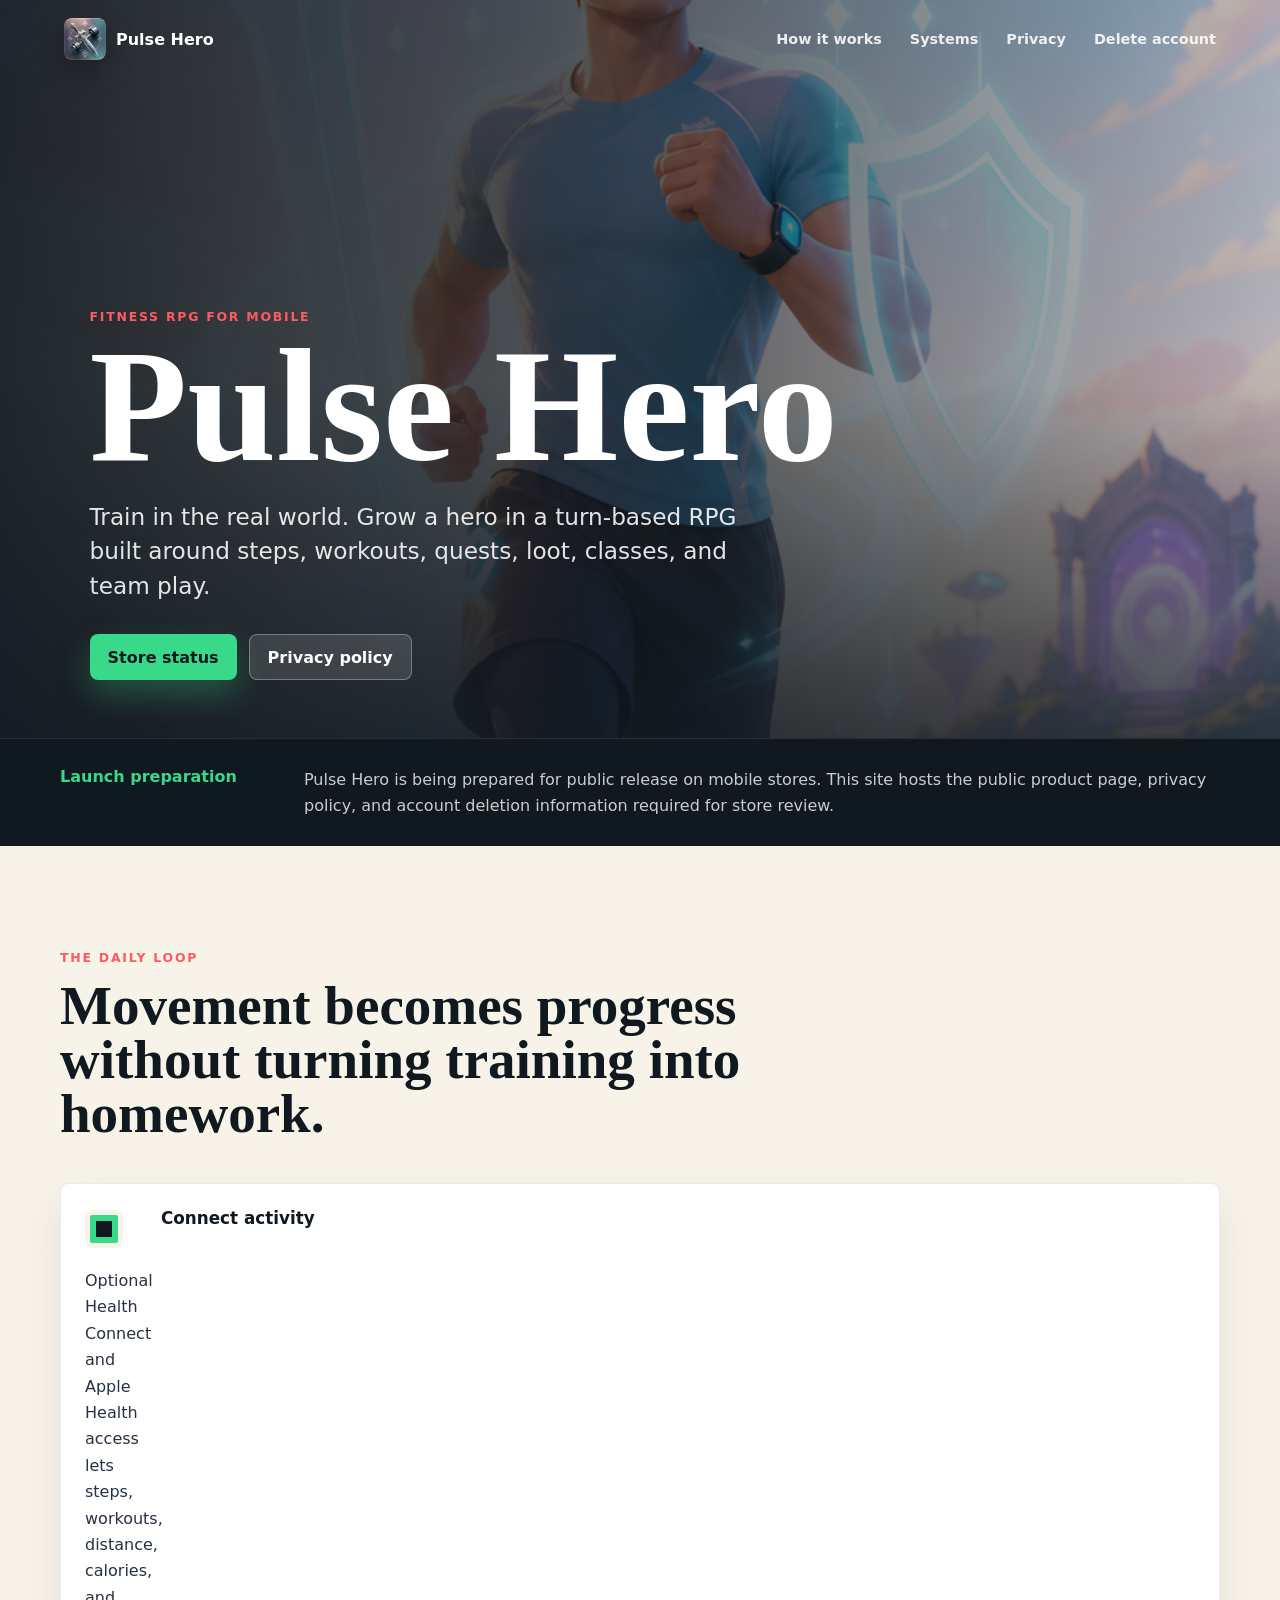
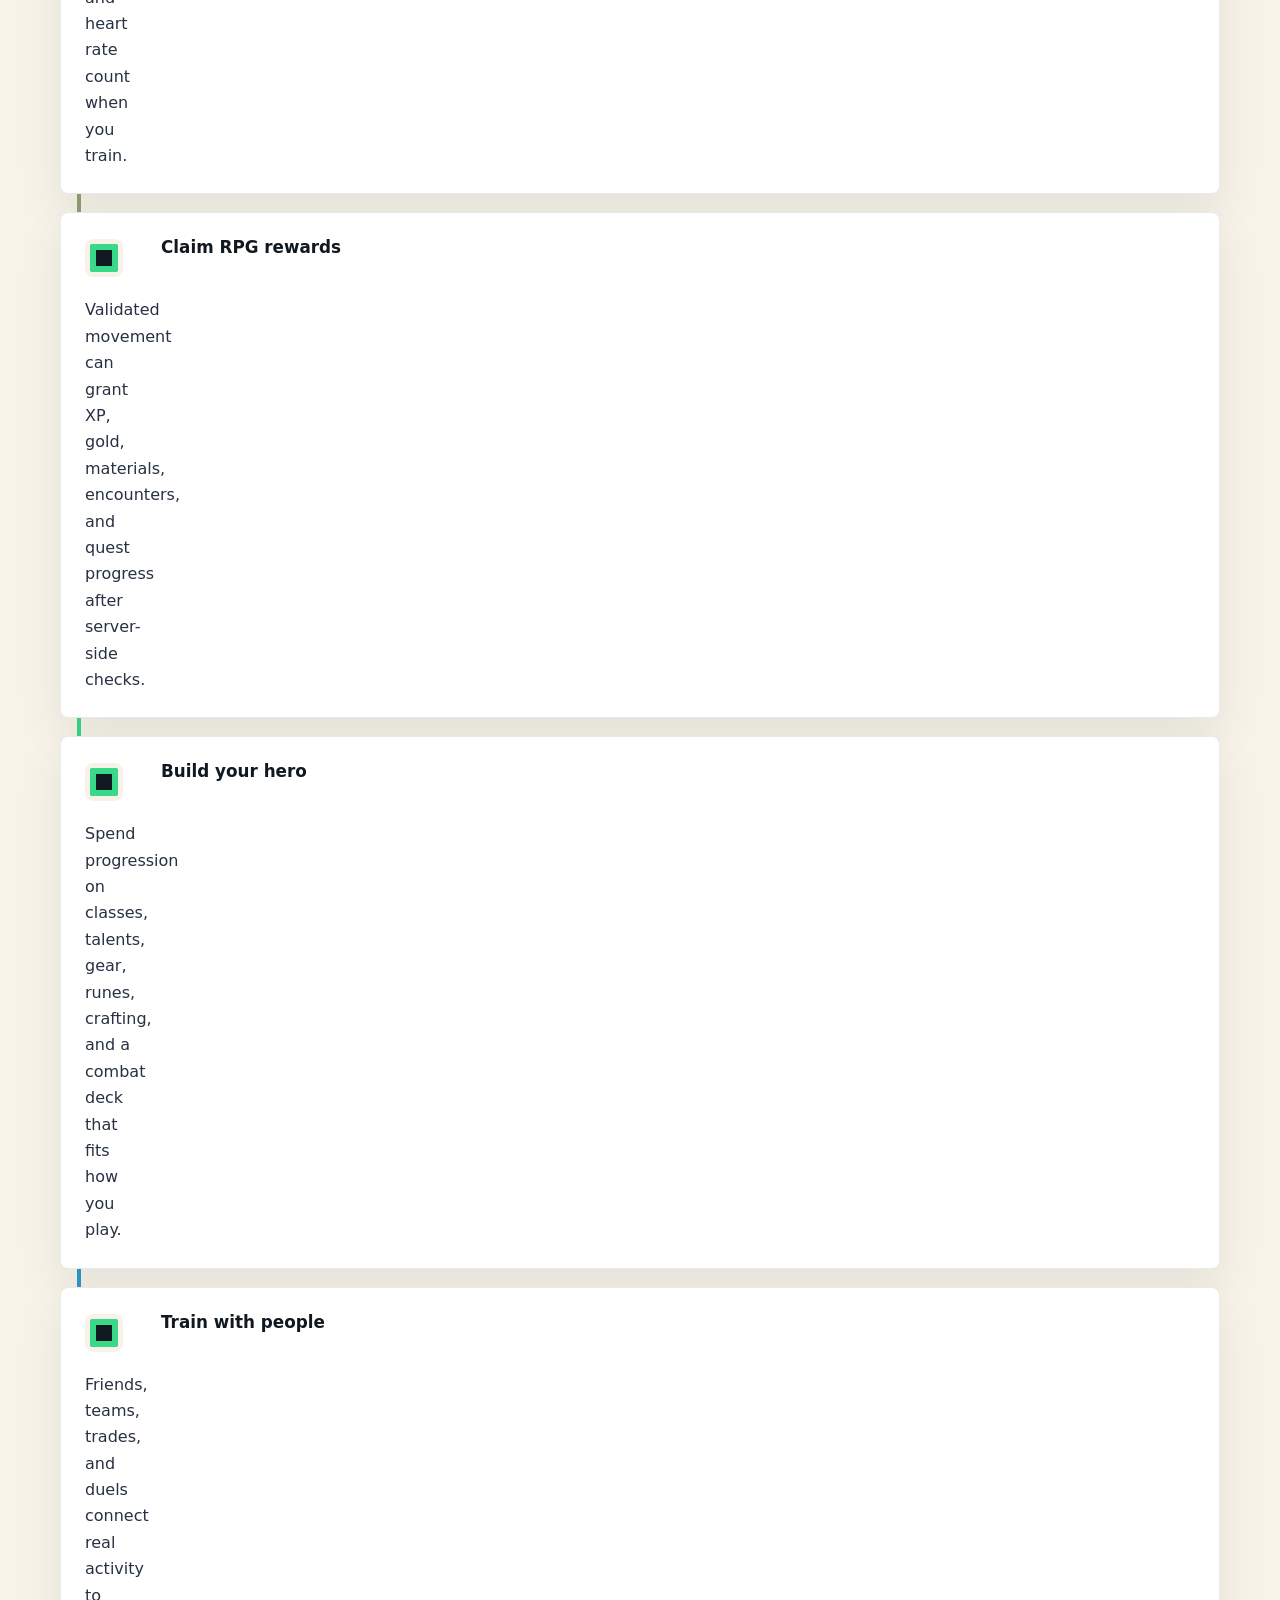
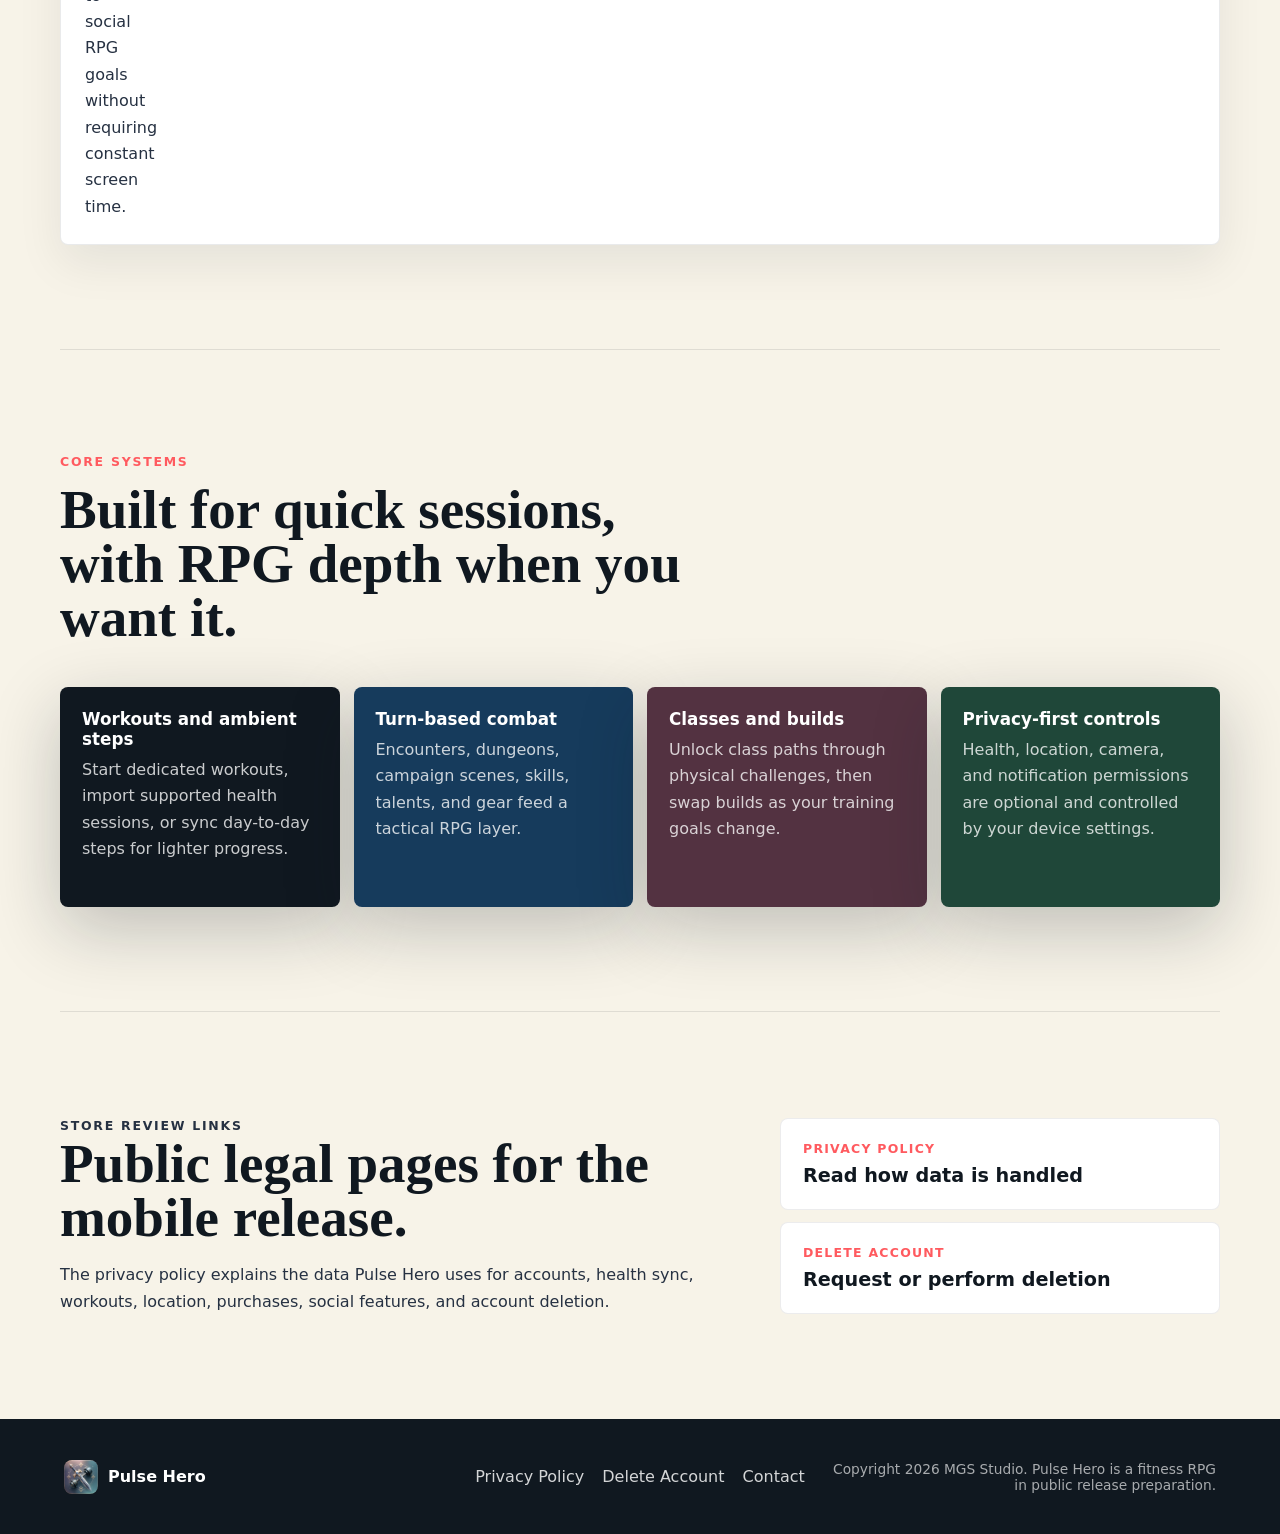
==== index.html @ 1612bd2e "Create Pulse Hero public site" ====
<!DOCTYPE html>
<html lang="en">
<head>
  <meta charset="UTF-8">
  <meta name="viewport" content="width=device-width, initial-scale=1.0">
  <meta name="description" content="Pulse Hero turns real training into RPG progress with workouts, quests, loot, classes, and team play.">
  <meta name="keywords" content="Pulse Hero, fitness RPG, workout game, walking RPG, health game, fitness app">
  <meta name="theme-color" content="#101820">
  <title>Pulse Hero - Fitness RPG</title>
  <link rel="icon" type="image/png" href="assets/pulse-hero-icon.png">
  <link rel="apple-touch-icon" href="assets/pulse-hero-icon.png">
  <link rel="stylesheet" href="assets/styles.css">
  <meta property="og:type" content="website">
  <meta property="og:title" content="Pulse Hero - Fitness RPG">
  <meta property="og:description" content="Train in the real world. Grow a hero in a turn-based RPG.">
  <meta property="og:image" content="assets/pulse-hero-key-art.png">
</head>
<body>
  <header class="site-header" data-header>
    <a class="brand" href="./" aria-label="Pulse Hero home">
      <img src="assets/pulse-hero-icon.png" alt="" class="brand-mark">
      <span>Pulse Hero</span>
    </a>
    <nav class="nav" aria-label="Primary navigation">
      <a href="#how-it-works">How it works</a>
      <a href="#systems">Systems</a>
      <a href="./privacy-policy.html">Privacy</a>
      <a href="./delete-account.html">Delete account</a>
    </nav>
  </header>

  <main>
    <section class="hero" aria-labelledby="hero-title">
      <picture class="hero-media">
        <img src="assets/pulse-hero-key-art.png" alt="Pulse Hero key art with the app icon and store artwork.">
      </picture>
      <div class="hero-shade"></div>
      <div class="hero-content">
        <p class="eyebrow">Fitness RPG for mobile</p>
        <h1 id="hero-title">Pulse Hero</h1>
        <p class="hero-copy">Train in the real world. Grow a hero in a turn-based RPG built around steps, workouts, quests, loot, classes, and team play.</p>
        <div class="hero-actions" aria-label="Store and legal links">
          <a class="button primary" href="#availability">Store status</a>
          <a class="button secondary" href="./privacy-policy.html">Privacy policy</a>
        </div>
      </div>
    </section>

    <section class="availability-band" id="availability" aria-label="Store availability">
      <div class="band-inner">
        <p class="band-kicker">Launch preparation</p>
        <p>Pulse Hero is being prepared for public release on mobile stores. This site hosts the public product page, privacy policy, and account deletion information required for store review.</p>
      </div>
    </section>

    <section class="section trail-section" id="how-it-works">
      <div class="section-heading">
        <p class="eyebrow">The daily loop</p>
        <h2>Movement becomes progress without turning training into homework.</h2>
      </div>
      <div class="trail" aria-label="Pulse Hero gameplay loop">
        <article class="trail-step">
          <span class="step-signal"></span>
          <h3>Connect activity</h3>
          <p>Optional Health Connect and Apple Health access lets steps, workouts, distance, calories, and heart rate count when you train.</p>
        </article>
        <article class="trail-step">
          <span class="step-signal"></span>
          <h3>Claim RPG rewards</h3>
          <p>Validated movement can grant XP, gold, materials, encounters, and quest progress after server-side checks.</p>
        </article>
        <article class="trail-step">
          <span class="step-signal"></span>
          <h3>Build your hero</h3>
          <p>Spend progression on classes, talents, gear, runes, crafting, and a combat deck that fits how you play.</p>
        </article>
        <article class="trail-step">
          <span class="step-signal"></span>
          <h3>Train with people</h3>
          <p>Friends, teams, trades, and duels connect real activity to social RPG goals without requiring constant screen time.</p>
        </article>
      </div>
    </section>

    <section class="section systems-section" id="systems">
      <div class="section-heading compact">
        <p class="eyebrow">Core systems</p>
        <h2>Built for quick sessions, with RPG depth when you want it.</h2>
      </div>
      <div class="system-grid">
        <article class="system-card">
          <h3>Workouts and ambient steps</h3>
          <p>Start dedicated workouts, import supported health sessions, or sync day-to-day steps for lighter progress.</p>
        </article>
        <article class="system-card">
          <h3>Turn-based combat</h3>
          <p>Encounters, dungeons, campaign scenes, skills, talents, and gear feed a tactical RPG layer.</p>
        </article>
        <article class="system-card">
          <h3>Classes and builds</h3>
          <p>Unlock class paths through physical challenges, then swap builds as your training goals change.</p>
        </article>
        <article class="system-card">
          <h3>Privacy-first controls</h3>
          <p>Health, location, camera, and notification permissions are optional and controlled by your device settings.</p>
        </article>
      </div>
    </section>

    <section class="section legal-preview">
      <div class="legal-copy">
        <p class="eyebrow">Store review links</p>
        <h2>Public legal pages for the mobile release.</h2>
        <p>The privacy policy explains the data Pulse Hero uses for accounts, health sync, workouts, location, purchases, social features, and account deletion.</p>
      </div>
      <div class="legal-actions">
        <a class="link-card" href="./privacy-policy.html">
          <span>Privacy Policy</span>
          <strong>Read how data is handled</strong>
        </a>
        <a class="link-card" href="./delete-account.html">
          <span>Delete Account</span>
          <strong>Request or perform deletion</strong>
        </a>
      </div>
    </section>
  </main>

  <footer class="footer">
    <div>
      <img src="assets/pulse-hero-icon.png" alt="" class="footer-mark">
      <p>Pulse Hero</p>
    </div>
    <nav aria-label="Footer navigation">
      <a href="./privacy-policy.html">Privacy Policy</a>
      <a href="./delete-account.html">Delete Account</a>
      <a href="mailto:mgsstudiodeveloper@gmail.com">Contact</a>
    </nav>
    <p class="fine-print">Copyright 2026 MGS Studio. Pulse Hero is a fitness RPG in public release preparation.</p>
  </footer>

  <script src="assets/script.js"></script>
</body>
</html>
---- assets/styles.css ----
:root {
  --ink: #101820;
  --ink-soft: #263142;
  --paper: #f7f3e8;
  --paper-deep: #ebe3d4;
  --mint: #39d98a;
  --coral: #ff5a5f;
  --cobalt: #265cff;
  --gold: #f4bd50;
  --white: #ffffff;
  --shadow: 0 22px 70px rgba(16, 24, 32, 0.24);
  --radius: 8px;
  color-scheme: light;
}

* {
  box-sizing: border-box;
}

html {
  scroll-behavior: smooth;
}

body {
  margin: 0;
  font-family: Inter, ui-sans-serif, system-ui, -apple-system, BlinkMacSystemFont, "Segoe UI", sans-serif;
  background: var(--paper);
  color: var(--ink);
  letter-spacing: 0;
}

body::selection {
  background: var(--mint);
  color: var(--ink);
}

a {
  color: inherit;
}

.site-header {
  position: fixed;
  z-index: 20;
  top: 0;
  left: 0;
  right: 0;
  display: flex;
  align-items: center;
  justify-content: space-between;
  gap: 24px;
  padding: 18px clamp(18px, 5vw, 72px);
  color: var(--white);
  transition: background 180ms ease, box-shadow 180ms ease, color 180ms ease;
}

.site-header.scrolled,
.site-header.solid {
  background: rgba(16, 24, 32, 0.94);
  box-shadow: 0 8px 28px rgba(16, 24, 32, 0.18);
}

.brand {
  display: inline-flex;
  align-items: center;
  gap: 10px;
  min-width: max-content;
  font-weight: 800;
  text-decoration: none;
}

.brand-mark {
  width: 42px;
  height: 42px;
  border-radius: 8px;
  box-shadow: 0 10px 28px rgba(0, 0, 0, 0.26);
}

.nav {
  display: flex;
  align-items: center;
  justify-content: flex-end;
  gap: clamp(12px, 2.5vw, 28px);
  font-size: 0.9rem;
  font-weight: 700;
}

.nav a {
  text-decoration: none;
  opacity: 0.88;
}

.nav a:hover,
.nav a:focus-visible,
.nav a[aria-current="page"] {
  opacity: 1;
  color: var(--mint);
}

.hero {
  position: relative;
  min-height: min(760px, 82svh);
  display: grid;
  align-items: end;
  padding: 122px clamp(18px, 7vw, 92px) 58px;
  overflow: hidden;
  color: var(--white);
  background: var(--ink);
}

.hero-media,
.hero-media img,
.hero-shade {
  position: absolute;
  inset: 0;
}

.hero-media img {
  width: 100%;
  height: 100%;
  object-fit: cover;
  object-position: center;
  filter: saturate(1.06) contrast(1.04);
}

.hero-shade {
  background:
    linear-gradient(90deg, rgba(16, 24, 32, 0.93) 0%, rgba(16, 24, 32, 0.72) 44%, rgba(16, 24, 32, 0.2) 100%),
    linear-gradient(0deg, rgba(16, 24, 32, 0.72) 0%, rgba(16, 24, 32, 0.08) 48%);
}

.hero-content {
  position: relative;
  width: min(760px, 100%);
}

.eyebrow {
  margin: 0 0 14px;
  font-size: 0.78rem;
  font-weight: 900;
  letter-spacing: 0.14em;
  text-transform: uppercase;
  color: var(--coral);
}

.hero h1 {
  margin: 0;
  font-family: Georgia, "Times New Roman", serif;
  font-size: clamp(4rem, 14vw, 10rem);
  line-height: 0.86;
  letter-spacing: 0;
}

.hero-copy {
  width: min(650px, 100%);
  margin: 24px 0 0;
  font-size: clamp(1.06rem, 2.1vw, 1.45rem);
  line-height: 1.5;
  color: rgba(255, 255, 255, 0.88);
}

.hero-actions {
  display: flex;
  flex-wrap: wrap;
  gap: 12px;
  margin-top: 30px;
}

.button {
  display: inline-flex;
  align-items: center;
  justify-content: center;
  min-height: 46px;
  padding: 0 18px;
  border-radius: var(--radius);
  font-weight: 900;
  text-decoration: none;
  transition: transform 160ms ease, box-shadow 160ms ease, background 160ms ease;
}

.button:hover,
.button:focus-visible {
  transform: translateY(-2px);
}

.button.primary {
  background: var(--mint);
  color: var(--ink);
  box-shadow: 0 14px 32px rgba(57, 217, 138, 0.28);
}

.button.secondary {
  background: rgba(255, 255, 255, 0.12);
  color: var(--white);
  border: 1px solid rgba(255, 255, 255, 0.3);
}

.availability-band {
  background: var(--ink);
  color: var(--white);
  border-top: 1px solid rgba(255, 255, 255, 0.1);
}

.band-inner {
  display: grid;
  grid-template-columns: minmax(140px, 220px) minmax(0, 1fr);
  gap: 24px;
  width: min(1160px, calc(100% - 36px));
  margin: 0 auto;
  padding: 28px 0;
}

.band-kicker {
  margin: 0;
  font-weight: 900;
  color: var(--mint);
}

.band-inner p:last-child {
  margin: 0;
  color: rgba(255, 255, 255, 0.78);
  line-height: 1.6;
}

.section {
  width: min(1160px, calc(100% - 36px));
  margin: 0 auto;
  padding: clamp(58px, 9vw, 104px) 0;
}

.section-heading {
  width: min(800px, 100%);
  margin-bottom: 42px;
}

.section-heading.compact {
  width: min(640px, 100%);
}

.section-heading h2,
.legal-copy h2 {
  margin: 0;
  font-family: Georgia, "Times New Roman", serif;
  font-size: clamp(2rem, 4.3vw, 4.8rem);
  line-height: 0.98;
  letter-spacing: 0;
}

.trail {
  position: relative;
  display: grid;
  gap: 18px;
}

.trail::before {
  content: "";
  position: absolute;
  left: 17px;
  top: 14px;
  bottom: 14px;
  width: 4px;
  background: linear-gradient(var(--coral), var(--mint), var(--cobalt));
  border-radius: 999px;
}

.trail-step {
  position: relative;
  display: grid;
  grid-template-columns: 56px minmax(0, 1fr);
  gap: 20px;
  min-height: 116px;
  padding: 24px;
  background: var(--white);
  border: 1px solid rgba(16, 24, 32, 0.09);
  border-radius: var(--radius);
  box-shadow: 0 18px 46px rgba(16, 24, 32, 0.08);
}

.step-signal {
  position: relative;
  z-index: 2;
  width: 38px;
  height: 38px;
  margin-top: 2px;
  border-radius: 8px;
  background: var(--ink);
  border: 5px solid var(--paper);
  box-shadow: inset 0 0 0 6px var(--mint);
}

.trail-step h3,
.system-card h3 {
  margin: 0 0 8px;
  font-size: 1.05rem;
}

.trail-step p,
.system-card p,
.legal-copy p {
  margin: 0;
  color: var(--ink-soft);
  line-height: 1.65;
}

.systems-section {
  border-top: 1px solid rgba(16, 24, 32, 0.1);
}

.system-grid {
  display: grid;
  grid-template-columns: repeat(4, minmax(0, 1fr));
  gap: 14px;
}

.system-card {
  min-height: 220px;
  padding: 22px;
  border-radius: var(--radius);
  background: var(--ink);
  color: var(--white);
  box-shadow: var(--shadow);
}

.system-card:nth-child(2) {
  background: #163b5c;
}

.system-card:nth-child(3) {
  background: #533241;
}

.system-card:nth-child(4) {
  background: #1f4739;
}

.system-card p {
  color: rgba(255, 255, 255, 0.78);
}

.legal-preview {
  display: grid;
  grid-template-columns: minmax(0, 1fr) minmax(280px, 440px);
  gap: clamp(28px, 6vw, 76px);
  align-items: center;
  border-top: 1px solid rgba(16, 24, 32, 0.1);
}

.legal-copy p:last-child {
  margin-top: 18px;
}

.legal-actions {
  display: grid;
  gap: 12px;
}

.link-card {
  display: grid;
  gap: 8px;
  padding: 22px;
  border-radius: var(--radius);
  background: var(--white);
  color: var(--ink);
  text-decoration: none;
  border: 1px solid rgba(16, 24, 32, 0.08);
  transition: transform 160ms ease, border-color 160ms ease;
}

.link-card:hover,
.link-card:focus-visible {
  transform: translateX(4px);
  border-color: var(--coral);
}

.link-card span {
  color: var(--coral);
  font-size: 0.78rem;
  font-weight: 900;
  letter-spacing: 0.1em;
  text-transform: uppercase;
}

.link-card strong {
  font-size: 1.2rem;
}

.footer {
  display: grid;
  grid-template-columns: minmax(160px, 1fr) auto minmax(180px, 1fr);
  align-items: center;
  gap: 24px;
  padding: 32px clamp(18px, 5vw, 72px);
  background: var(--ink);
  color: var(--white);
}

.footer div {
  display: flex;
  align-items: center;
  gap: 10px;
  font-weight: 900;
}

.footer-mark {
  width: 34px;
  height: 34px;
  border-radius: 8px;
}

.footer nav {
  display: flex;
  flex-wrap: wrap;
  justify-content: center;
  gap: 18px;
}

.footer a {
  color: rgba(255, 255, 255, 0.82);
  text-decoration: none;
}

.footer a:hover,
.footer a:focus-visible {
  color: var(--mint);
}

.fine-print {
  margin: 0;
  color: rgba(255, 255, 255, 0.64);
  font-size: 0.86rem;
  text-align: right;
}

.legal-page {
  background: var(--paper);
}

.legal-shell {
  width: min(940px, calc(100% - 36px));
  margin: 0 auto;
  padding: 128px 0 76px;
}

.legal-document {
  padding: clamp(28px, 5vw, 60px);
  background: var(--white);
  border-radius: var(--radius);
  box-shadow: 0 20px 60px rgba(16, 24, 32, 0.1);
}

.legal-document h1 {
  margin: 0;
  font-family: Georgia, "Times New Roman", serif;
  font-size: clamp(2.6rem, 7vw, 5.8rem);
  line-height: 0.92;
}

.last-updated {
  margin: 16px 0 38px;
  color: var(--ink-soft);
  font-weight: 800;
}

.legal-document section {
  padding-top: 30px;
  margin-top: 30px;
  border-top: 1px solid rgba(16, 24, 32, 0.1);
}

.legal-document h2 {
  margin: 0 0 14px;
  font-size: 1.45rem;
}

.legal-document h3 {
  margin: 24px 0 8px;
  font-size: 1.05rem;
}

.legal-document p,
.legal-document li {
  color: var(--ink-soft);
  line-height: 1.72;
}

.legal-document a {
  color: var(--cobalt);
  font-weight: 800;
}

.legal-document ul,
.legal-document ol {
  padding-left: 22px;
}

.email-callout {
  display: inline-flex;
  padding: 12px 14px;
  border-radius: var(--radius);
  background: var(--paper);
}

:focus-visible {
  outline: 3px solid var(--gold);
  outline-offset: 4px;
}

@media (max-width: 900px) {
  .site-header {
    align-items: flex-start;
    flex-direction: column;
    gap: 12px;
  }

  .nav {
    width: 100%;
    justify-content: flex-start;
    overflow-x: auto;
    padding-bottom: 4px;
  }

  .hero {
    min-height: 84svh;
    padding-top: 150px;
  }

  .band-inner,
  .legal-preview,
  .footer {
    grid-template-columns: 1fr;
  }

  .system-grid {
    grid-template-columns: repeat(2, minmax(0, 1fr));
  }

  .fine-print {
    text-align: left;
  }
}

@media (max-width: 620px) {
  .hero {
    min-height: 78svh;
    padding-bottom: 42px;
  }

  .hero h1 {
    font-size: clamp(3.8rem, 22vw, 6.2rem);
  }

  .hero-actions,
  .footer nav {
    align-items: stretch;
    flex-direction: column;
  }

  .button {
    width: 100%;
  }

  .trail::before {
    display: none;
  }

  .trail-step {
    grid-template-columns: 1fr;
  }

  .step-signal {
    width: 32px;
    height: 32px;
  }

  .system-grid {
    grid-template-columns: 1fr;
  }

  .system-card {
    min-height: 0;
  }

  .legal-shell {
    padding-top: 154px;
  }

  .legal-document {
    padding: 24px;
  }
}

@media (prefers-reduced-motion: reduce) {
  *,
  *::before,
  *::after {
    scroll-behavior: auto !important;
    transition: none !important;
  }
}
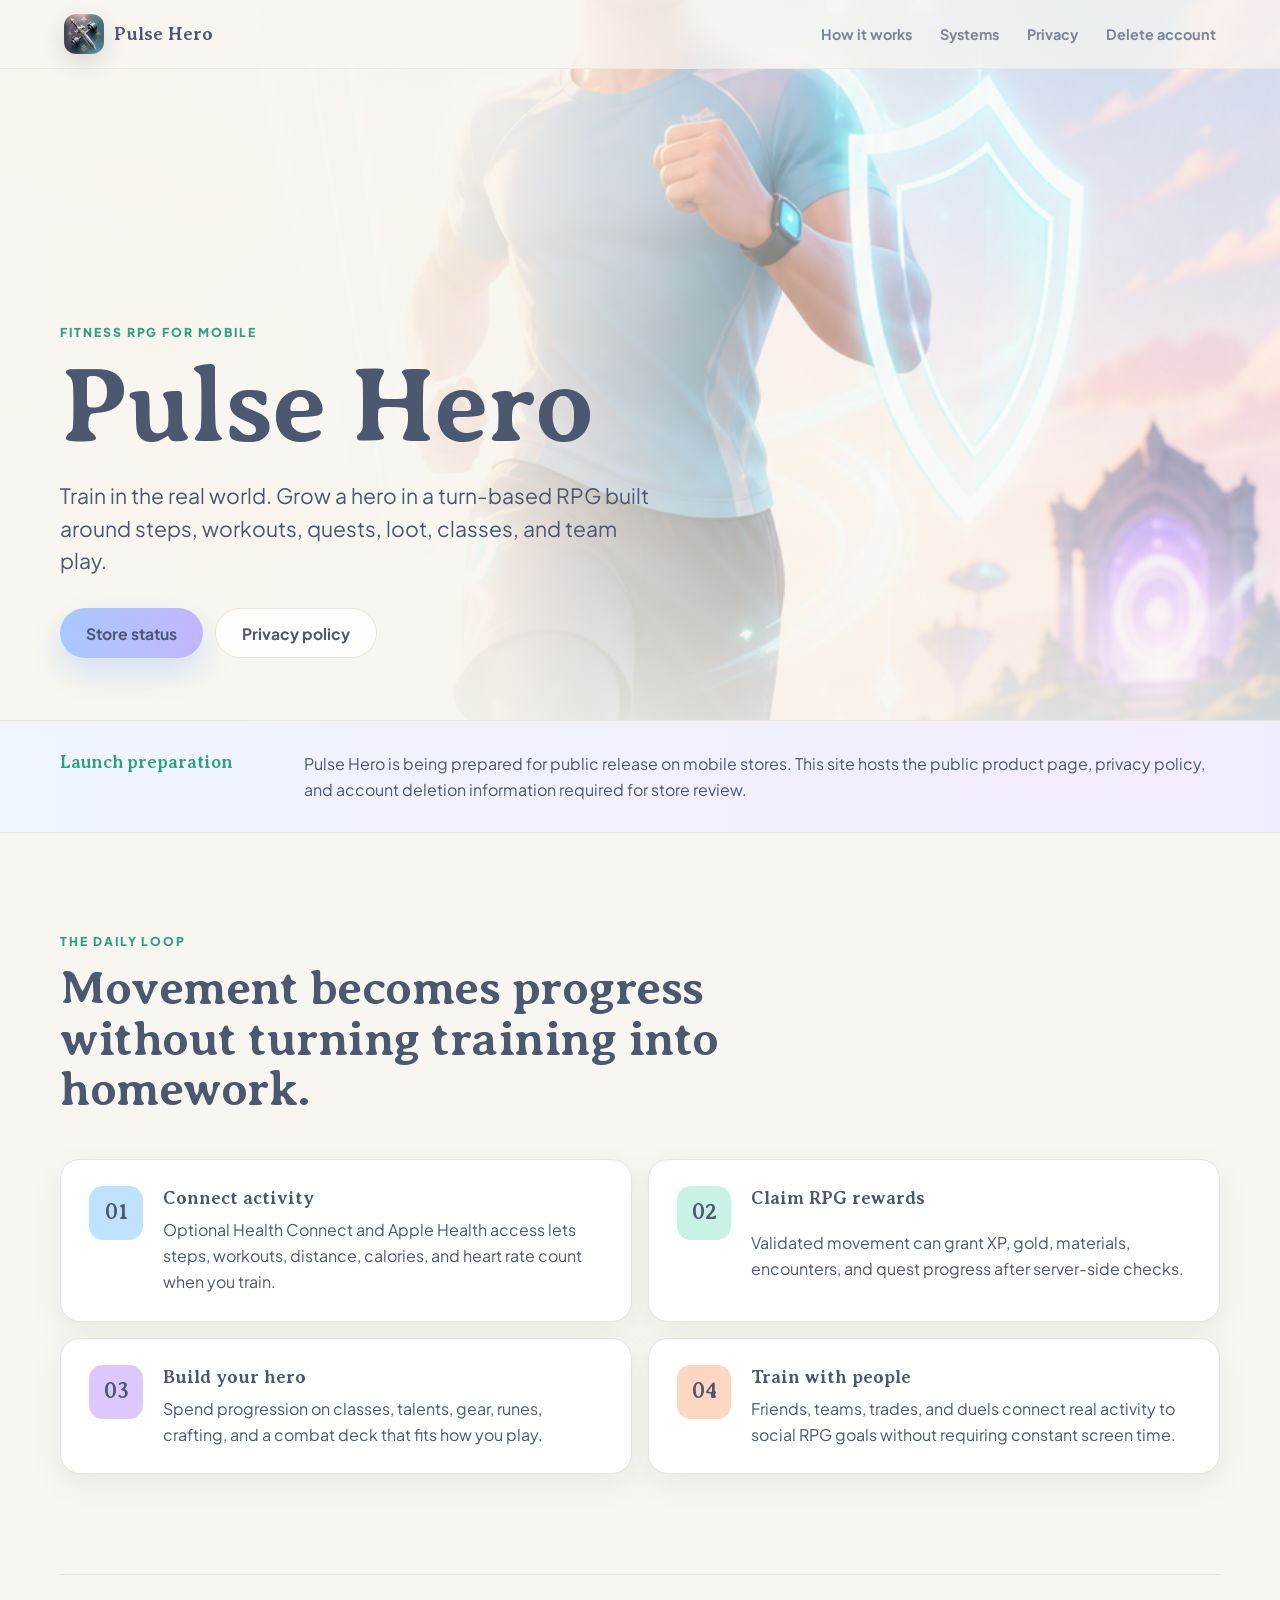
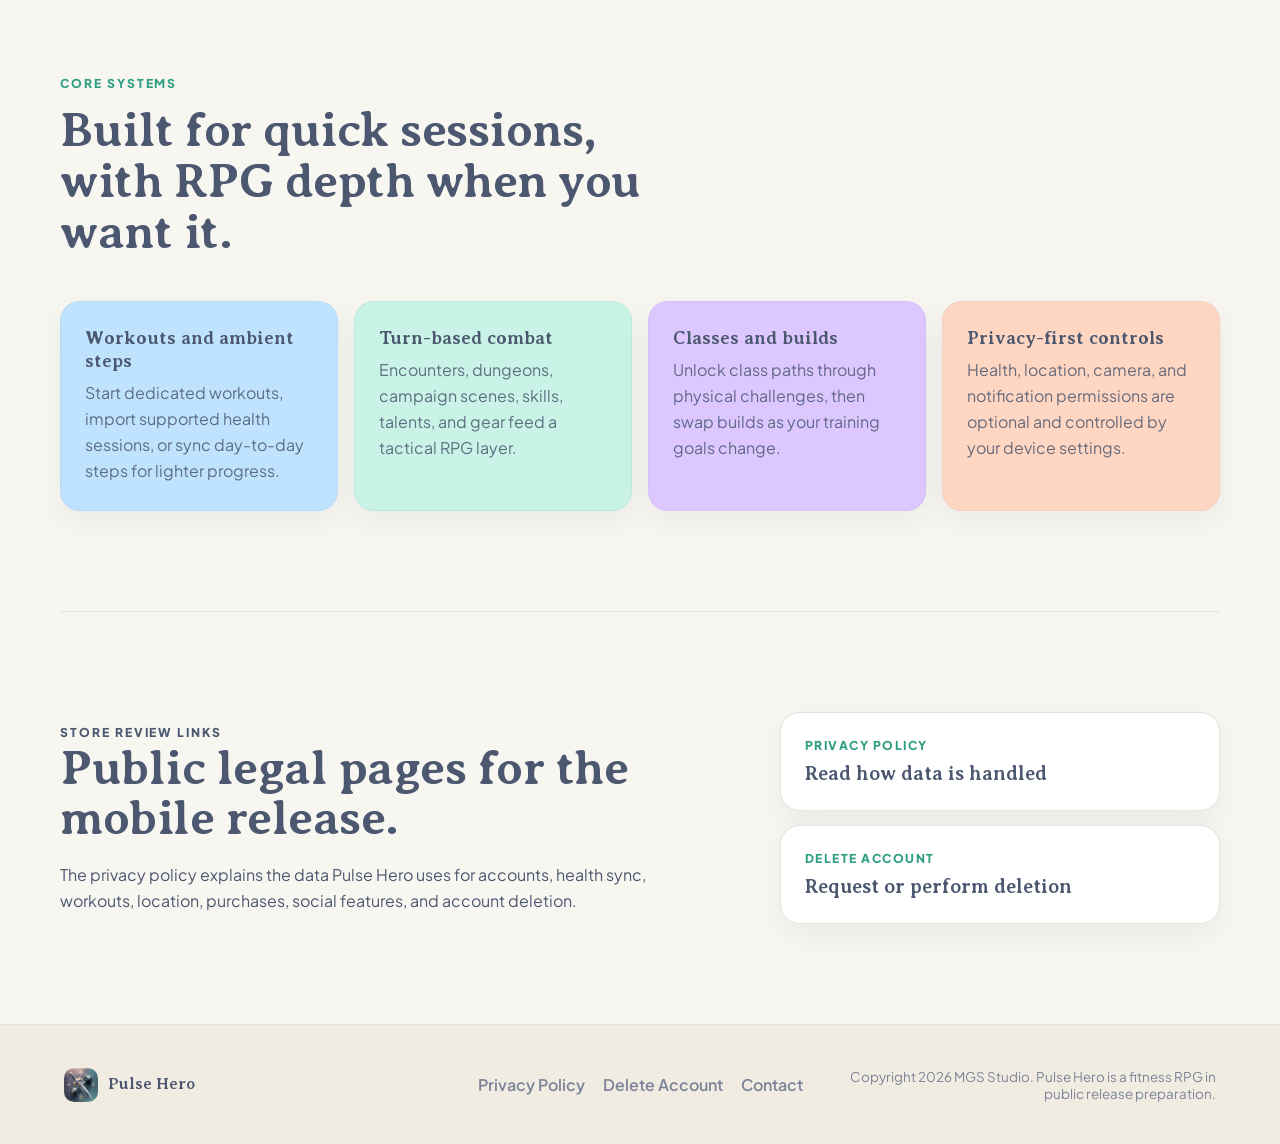
==== commit d8f35250: "fix de design" ====
--- a/index.html
+++ b/index.html
@@ -5,10 +5,13 @@
   <meta name="viewport" content="width=device-width, initial-scale=1.0">
   <meta name="description" content="Pulse Hero turns real training into RPG progress with workouts, quests, loot, classes, and team play.">
   <meta name="keywords" content="Pulse Hero, fitness RPG, workout game, walking RPG, health game, fitness app">
-  <meta name="theme-color" content="#101820">
+  <meta name="theme-color" content="#f8f6f0">
   <title>Pulse Hero - Fitness RPG</title>
   <link rel="icon" type="image/png" href="assets/pulse-hero-icon.png">
   <link rel="apple-touch-icon" href="assets/pulse-hero-icon.png">
+  <link rel="preconnect" href="https://fonts.googleapis.com">
+  <link rel="preconnect" href="https://fonts.gstatic.com" crossorigin>
+  <link rel="stylesheet" href="https://fonts.googleapis.com/css2?family=Averia+Serif+Libre:wght@400;700&family=Plus+Jakarta+Sans:wght@400;500;600;700;800&display=swap">
   <link rel="stylesheet" href="assets/styles.css">
   <meta property="og:type" content="website">
   <meta property="og:title" content="Pulse Hero - Fitness RPG">
--- a/assets/styles.css
+++ b/assets/styles.css
@@ -1,15 +1,27 @@
 :root {
-  --ink: #101820;
-  --ink-soft: #263142;
-  --paper: #f7f3e8;
-  --paper-deep: #ebe3d4;
-  --mint: #39d98a;
-  --coral: #ff5a5f;
-  --cobalt: #265cff;
-  --gold: #f4bd50;
-  --white: #ffffff;
-  --shadow: 0 22px 70px rgba(16, 24, 32, 0.24);
-  --radius: 8px;
+  /* FIT HERO / Pulse Hero brand palette — "light & magical · minimal UI". */
+  --perola: #f8f6f0;
+  --perola-deep: #f1ece1;
+  --surface: #ffffff;
+  --ink: #4c5870;
+  --ink-soft: #7c8499;
+  --hairline: #e9e4da;
+  --ceu: #bfe3ff;
+  --mint: #c8f3e6;
+  --mint-deep: #2f9e83;
+  --lavanda: #dcc8ff;
+  --pessego: #ffd6c2;
+  --rosa: #ffe4ee;
+  --ouro: #ffd692;
+  --grad-a: #a9c8ff;
+  --grad-b: #c3b6ff;
+  --radius: 20px;
+  --radius-sm: 14px;
+  --shadow: 0 18px 50px rgba(76, 88, 112, 0.12);
+  --shadow-soft: 0 10px 30px rgba(76, 88, 112, 0.08);
+  --serif: "Averia Serif Libre", Georgia, "Times New Roman", serif;
+  --sans: "Plus Jakarta Sans", ui-sans-serif, system-ui, -apple-system,
+    BlinkMacSystemFont, "Segoe UI", sans-serif;
   color-scheme: light;
 }
 
@@ -23,13 +35,15 @@
 
 body {
   margin: 0;
-  font-family: Inter, ui-sans-serif, system-ui, -apple-system, BlinkMacSystemFont, "Segoe UI", sans-serif;
-  background: var(--paper);
+  font-family: var(--sans);
+  background: var(--perola);
   color: var(--ink);
   letter-spacing: 0;
-}
-
-body::selection {
+  overflow-x: hidden;
+  -webkit-font-smoothing: antialiased;
+}
+
+::selection {
   background: var(--mint);
   color: var(--ink);
 }
@@ -38,6 +52,7 @@
   color: inherit;
 }
 
+/* ---------- Header ---------- */
 .site-header {
   position: fixed;
   z-index: 20;
@@ -48,15 +63,19 @@
   align-items: center;
   justify-content: space-between;
   gap: 24px;
-  padding: 18px clamp(18px, 5vw, 72px);
-  color: var(--white);
-  transition: background 180ms ease, box-shadow 180ms ease, color 180ms ease;
+  padding: 14px clamp(18px, 5vw, 72px);
+  color: var(--ink);
+  background: rgba(248, 246, 240, 0.72);
+  backdrop-filter: saturate(1.1) blur(14px);
+  -webkit-backdrop-filter: saturate(1.1) blur(14px);
+  border-bottom: 1px solid rgba(233, 228, 218, 0.7);
+  transition: background 180ms ease, box-shadow 180ms ease;
 }
 
 .site-header.scrolled,
 .site-header.solid {
-  background: rgba(16, 24, 32, 0.94);
-  box-shadow: 0 8px 28px rgba(16, 24, 32, 0.18);
+  background: rgba(248, 246, 240, 0.92);
+  box-shadow: 0 8px 26px rgba(76, 88, 112, 0.09);
 }
 
 .brand {
@@ -64,15 +83,18 @@
   align-items: center;
   gap: 10px;
   min-width: max-content;
-  font-weight: 800;
+  font-family: var(--serif);
+  font-weight: 700;
+  font-size: 1.15rem;
   text-decoration: none;
+  color: var(--ink);
 }
 
 .brand-mark {
-  width: 42px;
-  height: 42px;
-  border-radius: 8px;
-  box-shadow: 0 10px 28px rgba(0, 0, 0, 0.26);
+  width: 40px;
+  height: 40px;
+  border-radius: 12px;
+  box-shadow: 0 8px 20px rgba(76, 88, 112, 0.18);
 }
 
 .nav {
@@ -86,25 +108,26 @@
 
 .nav a {
   text-decoration: none;
-  opacity: 0.88;
+  color: var(--ink-soft);
+  transition: color 140ms ease;
 }
 
 .nav a:hover,
 .nav a:focus-visible,
 .nav a[aria-current="page"] {
-  opacity: 1;
-  color: var(--mint);
-}
-
+  color: var(--mint-deep);
+}
+
+/* ---------- Hero ---------- */
 .hero {
   position: relative;
-  min-height: min(760px, 82svh);
+  min-height: min(720px, 82svh);
   display: grid;
   align-items: end;
-  padding: 122px clamp(18px, 7vw, 92px) 58px;
+  padding: 128px 0 62px;
   overflow: hidden;
-  color: var(--white);
-  background: var(--ink);
+  color: var(--ink);
+  background: var(--perola);
 }
 
 .hero-media,
@@ -118,44 +141,56 @@
   width: 100%;
   height: 100%;
   object-fit: cover;
-  object-position: center;
-  filter: saturate(1.06) contrast(1.04);
+  object-position: center right;
 }
 
 .hero-shade {
   background:
-    linear-gradient(90deg, rgba(16, 24, 32, 0.93) 0%, rgba(16, 24, 32, 0.72) 44%, rgba(16, 24, 32, 0.2) 100%),
-    linear-gradient(0deg, rgba(16, 24, 32, 0.72) 0%, rgba(16, 24, 32, 0.08) 48%);
+    linear-gradient(
+      90deg,
+      rgba(248, 246, 240, 0.97) 0%,
+      rgba(248, 246, 240, 0.88) 38%,
+      rgba(248, 246, 240, 0.28) 72%,
+      rgba(248, 246, 240, 0) 100%
+    ),
+    linear-gradient(
+      0deg,
+      rgba(248, 246, 240, 0.7) 0%,
+      rgba(248, 246, 240, 0) 46%
+    );
 }
 
 .hero-content {
   position: relative;
-  width: min(760px, 100%);
+  width: min(1160px, calc(100% - 36px));
+  margin: 0 auto;
 }
 
 .eyebrow {
   margin: 0 0 14px;
-  font-size: 0.78rem;
-  font-weight: 900;
-  letter-spacing: 0.14em;
+  font-size: 0.76rem;
+  font-weight: 800;
+  letter-spacing: 0.16em;
   text-transform: uppercase;
-  color: var(--coral);
+  color: var(--mint-deep);
 }
 
 .hero h1 {
   margin: 0;
-  font-family: Georgia, "Times New Roman", serif;
-  font-size: clamp(4rem, 14vw, 10rem);
-  line-height: 0.86;
-  letter-spacing: 0;
+  font-family: var(--serif);
+  font-weight: 700;
+  font-size: clamp(3rem, 9vw, 6.6rem);
+  line-height: 0.98;
+  letter-spacing: -0.01em;
+  color: var(--ink);
 }
 
 .hero-copy {
-  width: min(650px, 100%);
-  margin: 24px 0 0;
-  font-size: clamp(1.06rem, 2.1vw, 1.45rem);
-  line-height: 1.5;
-  color: rgba(255, 255, 255, 0.88);
+  width: min(600px, 100%);
+  margin: 22px 0 0;
+  font-size: clamp(1.04rem, 2vw, 1.32rem);
+  line-height: 1.55;
+  color: var(--ink);
 }
 
 .hero-actions {
@@ -165,16 +200,18 @@
   margin-top: 30px;
 }
 
+/* ---------- Buttons ---------- */
 .button {
   display: inline-flex;
   align-items: center;
   justify-content: center;
-  min-height: 46px;
-  padding: 0 18px;
-  border-radius: var(--radius);
-  font-weight: 900;
+  min-height: 50px;
+  padding: 0 26px;
+  border-radius: 999px;
+  font-weight: 700;
+  font-size: 0.98rem;
   text-decoration: none;
-  transition: transform 160ms ease, box-shadow 160ms ease, background 160ms ease;
+  transition: transform 160ms ease, box-shadow 160ms ease;
 }
 
 .button:hover,
@@ -183,21 +220,25 @@
 }
 
 .button.primary {
-  background: var(--mint);
-  color: var(--ink);
-  box-shadow: 0 14px 32px rgba(57, 217, 138, 0.28);
+  background: linear-gradient(90deg, var(--grad-a), var(--grad-b));
+  color: var(--ink);
+  box-shadow: 0 14px 30px rgba(169, 200, 255, 0.45);
 }
 
 .button.secondary {
-  background: rgba(255, 255, 255, 0.12);
-  color: var(--white);
-  border: 1px solid rgba(255, 255, 255, 0.3);
-}
-
+  background: rgba(255, 255, 255, 0.75);
+  color: var(--ink);
+  border: 1px solid var(--hairline);
+  backdrop-filter: blur(6px);
+  -webkit-backdrop-filter: blur(6px);
+}
+
+/* ---------- Availability band ---------- */
 .availability-band {
-  background: var(--ink);
-  color: var(--white);
-  border-top: 1px solid rgba(255, 255, 255, 0.1);
+  background: linear-gradient(90deg, #eff6ff, #f3ecff);
+  color: var(--ink);
+  border-top: 1px solid var(--hairline);
+  border-bottom: 1px solid var(--hairline);
 }
 
 .band-inner {
@@ -206,30 +247,33 @@
   gap: 24px;
   width: min(1160px, calc(100% - 36px));
   margin: 0 auto;
-  padding: 28px 0;
+  padding: 30px 0;
 }
 
 .band-kicker {
   margin: 0;
-  font-weight: 900;
-  color: var(--mint);
+  font-family: var(--serif);
+  font-weight: 700;
+  font-size: 1.1rem;
+  color: var(--mint-deep);
 }
 
 .band-inner p:last-child {
   margin: 0;
-  color: rgba(255, 255, 255, 0.78);
+  color: var(--ink);
   line-height: 1.6;
 }
 
+/* ---------- Sections ---------- */
 .section {
   width: min(1160px, calc(100% - 36px));
   margin: 0 auto;
-  padding: clamp(58px, 9vw, 104px) 0;
+  padding: clamp(58px, 9vw, 100px) 0;
 }
 
 .section-heading {
-  width: min(800px, 100%);
-  margin-bottom: 42px;
+  width: min(760px, 100%);
+  margin-bottom: 44px;
 }
 
 .section-heading.compact {
@@ -239,109 +283,148 @@
 .section-heading h2,
 .legal-copy h2 {
   margin: 0;
-  font-family: Georgia, "Times New Roman", serif;
-  font-size: clamp(2rem, 4.3vw, 4.8rem);
-  line-height: 0.98;
-  letter-spacing: 0;
-}
-
+  font-family: var(--serif);
+  font-weight: 700;
+  font-size: clamp(1.9rem, 3.8vw, 3.6rem);
+  line-height: 1.04;
+  letter-spacing: -0.01em;
+  color: var(--ink);
+}
+
+/* ---------- Trail (how it works) ---------- */
 .trail {
-  position: relative;
-  display: grid;
-  gap: 18px;
-}
-
-.trail::before {
-  content: "";
-  position: absolute;
-  left: 17px;
-  top: 14px;
-  bottom: 14px;
-  width: 4px;
-  background: linear-gradient(var(--coral), var(--mint), var(--cobalt));
-  border-radius: 999px;
+  counter-reset: step;
+  display: grid;
+  grid-template-columns: repeat(2, minmax(0, 1fr));
+  gap: 16px;
 }
 
 .trail-step {
-  position: relative;
-  display: grid;
-  grid-template-columns: 56px minmax(0, 1fr);
-  gap: 20px;
-  min-height: 116px;
-  padding: 24px;
-  background: var(--white);
-  border: 1px solid rgba(16, 24, 32, 0.09);
+  counter-increment: step;
+  display: grid;
+  grid-template-columns: 54px minmax(0, 1fr);
+  column-gap: 20px;
+  align-items: start;
+  padding: 26px 28px;
+  background: var(--surface);
+  border: 1px solid var(--hairline);
   border-radius: var(--radius);
-  box-shadow: 0 18px 46px rgba(16, 24, 32, 0.08);
+  box-shadow: var(--shadow-soft);
 }
 
 .step-signal {
-  position: relative;
-  z-index: 2;
-  width: 38px;
-  height: 38px;
-  margin-top: 2px;
-  border-radius: 8px;
-  background: var(--ink);
-  border: 5px solid var(--paper);
-  box-shadow: inset 0 0 0 6px var(--mint);
+  grid-column: 1;
+  grid-row: 1 / span 2;
+  align-self: start;
+  display: grid;
+  place-items: center;
+  width: 54px;
+  height: 54px;
+  border-radius: var(--radius-sm);
+  background: var(--ceu);
+  color: var(--ink);
+  font-family: var(--serif);
+  font-size: 1.35rem;
+  font-weight: 700;
+  line-height: 1;
+}
+
+.step-signal::after {
+  content: counter(step, decimal-leading-zero);
+}
+
+.trail-step:nth-child(1) .step-signal {
+  background: var(--ceu);
+}
+
+.trail-step:nth-child(2) .step-signal {
+  background: var(--mint);
+}
+
+.trail-step:nth-child(3) .step-signal {
+  background: var(--lavanda);
+}
+
+.trail-step:nth-child(4) .step-signal {
+  background: var(--pessego);
+}
+
+.trail-step > h3 {
+  grid-column: 2;
+  grid-row: 1;
+}
+
+.trail-step > p {
+  grid-column: 2;
+  grid-row: 2;
 }
 
 .trail-step h3,
 .system-card h3 {
   margin: 0 0 8px;
-  font-size: 1.05rem;
+  font-family: var(--serif);
+  font-weight: 700;
+  font-size: 1.16rem;
+  color: var(--ink);
 }
 
 .trail-step p,
 .system-card p,
 .legal-copy p {
   margin: 0;
-  color: var(--ink-soft);
-  line-height: 1.65;
-}
-
+  color: var(--ink);
+  line-height: 1.62;
+}
+
+/* ---------- Systems ---------- */
 .systems-section {
-  border-top: 1px solid rgba(16, 24, 32, 0.1);
+  border-top: 1px solid var(--hairline);
 }
 
 .system-grid {
   display: grid;
   grid-template-columns: repeat(4, minmax(0, 1fr));
-  gap: 14px;
+  gap: 16px;
 }
 
 .system-card {
-  min-height: 220px;
-  padding: 22px;
+  min-height: 210px;
+  padding: 24px;
   border-radius: var(--radius);
-  background: var(--ink);
-  color: var(--white);
-  box-shadow: var(--shadow);
+  background: var(--ceu);
+  border: 1px solid rgba(76, 88, 112, 0.06);
+  color: var(--ink);
+  box-shadow: var(--shadow-soft);
+}
+
+.system-card:nth-child(1) {
+  background: var(--ceu);
 }
 
 .system-card:nth-child(2) {
-  background: #163b5c;
+  background: var(--mint);
 }
 
 .system-card:nth-child(3) {
-  background: #533241;
+  background: var(--lavanda);
 }
 
 .system-card:nth-child(4) {
-  background: #1f4739;
+  background: var(--pessego);
 }
 
 .system-card p {
-  color: rgba(255, 255, 255, 0.78);
-}
-
+  color: var(--ink);
+  opacity: 0.85;
+}
+
+/* ---------- Legal preview ---------- */
 .legal-preview {
   display: grid;
   grid-template-columns: minmax(0, 1fr) minmax(280px, 440px);
   gap: clamp(28px, 6vw, 76px);
   align-items: center;
-  border-top: 1px solid rgba(16, 24, 32, 0.1);
+  border-top: 1px solid var(--hairline);
 }
 
 .legal-copy p:last-child {
@@ -350,60 +433,68 @@
 
 .legal-actions {
   display: grid;
-  gap: 12px;
+  gap: 14px;
 }
 
 .link-card {
   display: grid;
   gap: 8px;
-  padding: 22px;
+  padding: 24px;
   border-radius: var(--radius);
-  background: var(--white);
+  background: var(--surface);
   color: var(--ink);
   text-decoration: none;
-  border: 1px solid rgba(16, 24, 32, 0.08);
-  transition: transform 160ms ease, border-color 160ms ease;
+  border: 1px solid var(--hairline);
+  box-shadow: var(--shadow-soft);
+  transition: transform 160ms ease, border-color 160ms ease,
+    box-shadow 160ms ease;
 }
 
 .link-card:hover,
 .link-card:focus-visible {
   transform: translateX(4px);
-  border-color: var(--coral);
+  border-color: var(--mint-deep);
+  box-shadow: var(--shadow);
 }
 
 .link-card span {
-  color: var(--coral);
-  font-size: 0.78rem;
-  font-weight: 900;
-  letter-spacing: 0.1em;
+  color: var(--mint-deep);
+  font-size: 0.76rem;
+  font-weight: 800;
+  letter-spacing: 0.12em;
   text-transform: uppercase;
 }
 
 .link-card strong {
-  font-size: 1.2rem;
-}
-
+  font-family: var(--serif);
+  font-weight: 700;
+  font-size: 1.24rem;
+}
+
+/* ---------- Footer ---------- */
 .footer {
   display: grid;
   grid-template-columns: minmax(160px, 1fr) auto minmax(180px, 1fr);
   align-items: center;
   gap: 24px;
-  padding: 32px clamp(18px, 5vw, 72px);
-  background: var(--ink);
-  color: var(--white);
+  padding: 34px clamp(18px, 5vw, 72px);
+  background: var(--perola-deep);
+  color: var(--ink);
+  border-top: 1px solid var(--hairline);
 }
 
 .footer div {
   display: flex;
   align-items: center;
   gap: 10px;
-  font-weight: 900;
+  font-family: var(--serif);
+  font-weight: 700;
 }
 
 .footer-mark {
   width: 34px;
   height: 34px;
-  border-radius: 8px;
+  border-radius: 10px;
 }
 
 .footer nav {
@@ -414,77 +505,89 @@
 }
 
 .footer a {
-  color: rgba(255, 255, 255, 0.82);
+  color: var(--ink-soft);
   text-decoration: none;
+  font-weight: 600;
+  transition: color 140ms ease;
 }
 
 .footer a:hover,
 .footer a:focus-visible {
-  color: var(--mint);
+  color: var(--mint-deep);
 }
 
 .fine-print {
   margin: 0;
-  color: rgba(255, 255, 255, 0.64);
-  font-size: 0.86rem;
+  color: var(--ink-soft);
+  font-size: 0.84rem;
   text-align: right;
 }
 
+/* ---------- Legal pages ---------- */
 .legal-page {
-  background: var(--paper);
+  background: var(--perola);
 }
 
 .legal-shell {
   width: min(940px, calc(100% - 36px));
   margin: 0 auto;
-  padding: 128px 0 76px;
+  padding: 132px 0 80px;
 }
 
 .legal-document {
   padding: clamp(28px, 5vw, 60px);
-  background: var(--white);
+  background: var(--surface);
+  border: 1px solid var(--hairline);
   border-radius: var(--radius);
-  box-shadow: 0 20px 60px rgba(16, 24, 32, 0.1);
+  box-shadow: var(--shadow);
 }
 
 .legal-document h1 {
   margin: 0;
-  font-family: Georgia, "Times New Roman", serif;
-  font-size: clamp(2.6rem, 7vw, 5.8rem);
-  line-height: 0.92;
+  font-family: var(--serif);
+  font-weight: 700;
+  font-size: clamp(2.4rem, 6vw, 4.6rem);
+  line-height: 0.98;
+  letter-spacing: -0.01em;
+  color: var(--ink);
 }
 
 .last-updated {
   margin: 16px 0 38px;
   color: var(--ink-soft);
-  font-weight: 800;
+  font-weight: 700;
 }
 
 .legal-document section {
   padding-top: 30px;
   margin-top: 30px;
-  border-top: 1px solid rgba(16, 24, 32, 0.1);
+  border-top: 1px solid var(--hairline);
 }
 
 .legal-document h2 {
   margin: 0 0 14px;
-  font-size: 1.45rem;
+  font-family: var(--serif);
+  font-weight: 700;
+  font-size: 1.5rem;
+  color: var(--ink);
 }
 
 .legal-document h3 {
   margin: 24px 0 8px;
   font-size: 1.05rem;
+  font-weight: 700;
+  color: var(--ink);
 }
 
 .legal-document p,
 .legal-document li {
-  color: var(--ink-soft);
+  color: var(--ink);
   line-height: 1.72;
 }
 
 .legal-document a {
-  color: var(--cobalt);
-  font-weight: 800;
+  color: var(--mint-deep);
+  font-weight: 700;
 }
 
 .legal-document ul,
@@ -494,16 +597,18 @@
 
 .email-callout {
   display: inline-flex;
-  padding: 12px 14px;
-  border-radius: var(--radius);
-  background: var(--paper);
+  padding: 12px 16px;
+  border-radius: var(--radius-sm);
+  background: var(--mint);
+  text-decoration: none;
 }
 
 :focus-visible {
-  outline: 3px solid var(--gold);
-  outline-offset: 4px;
-}
-
+  outline: 3px solid var(--grad-b);
+  outline-offset: 3px;
+}
+
+/* ---------- Responsive ---------- */
 @media (max-width: 900px) {
   .site-header {
     align-items: flex-start;
@@ -520,7 +625,7 @@
 
   .hero {
     min-height: 84svh;
-    padding-top: 150px;
+    padding-top: 156px;
   }
 
   .band-inner,
@@ -529,6 +634,10 @@
     grid-template-columns: 1fr;
   }
 
+  .trail {
+    grid-template-columns: 1fr;
+  }
+
   .system-grid {
     grid-template-columns: repeat(2, minmax(0, 1fr));
   }
@@ -541,11 +650,11 @@
 @media (max-width: 620px) {
   .hero {
     min-height: 78svh;
-    padding-bottom: 42px;
+    padding-bottom: 44px;
   }
 
   .hero h1 {
-    font-size: clamp(3.8rem, 22vw, 6.2rem);
+    font-size: clamp(3rem, 17vw, 5rem);
   }
 
   .hero-actions,
@@ -558,19 +667,6 @@
     width: 100%;
   }
 
-  .trail::before {
-    display: none;
-  }
-
-  .trail-step {
-    grid-template-columns: 1fr;
-  }
-
-  .step-signal {
-    width: 32px;
-    height: 32px;
-  }
-
   .system-grid {
     grid-template-columns: 1fr;
   }
@@ -580,7 +676,7 @@
   }
 
   .legal-shell {
-    padding-top: 154px;
+    padding-top: 158px;
   }
 
   .legal-document {
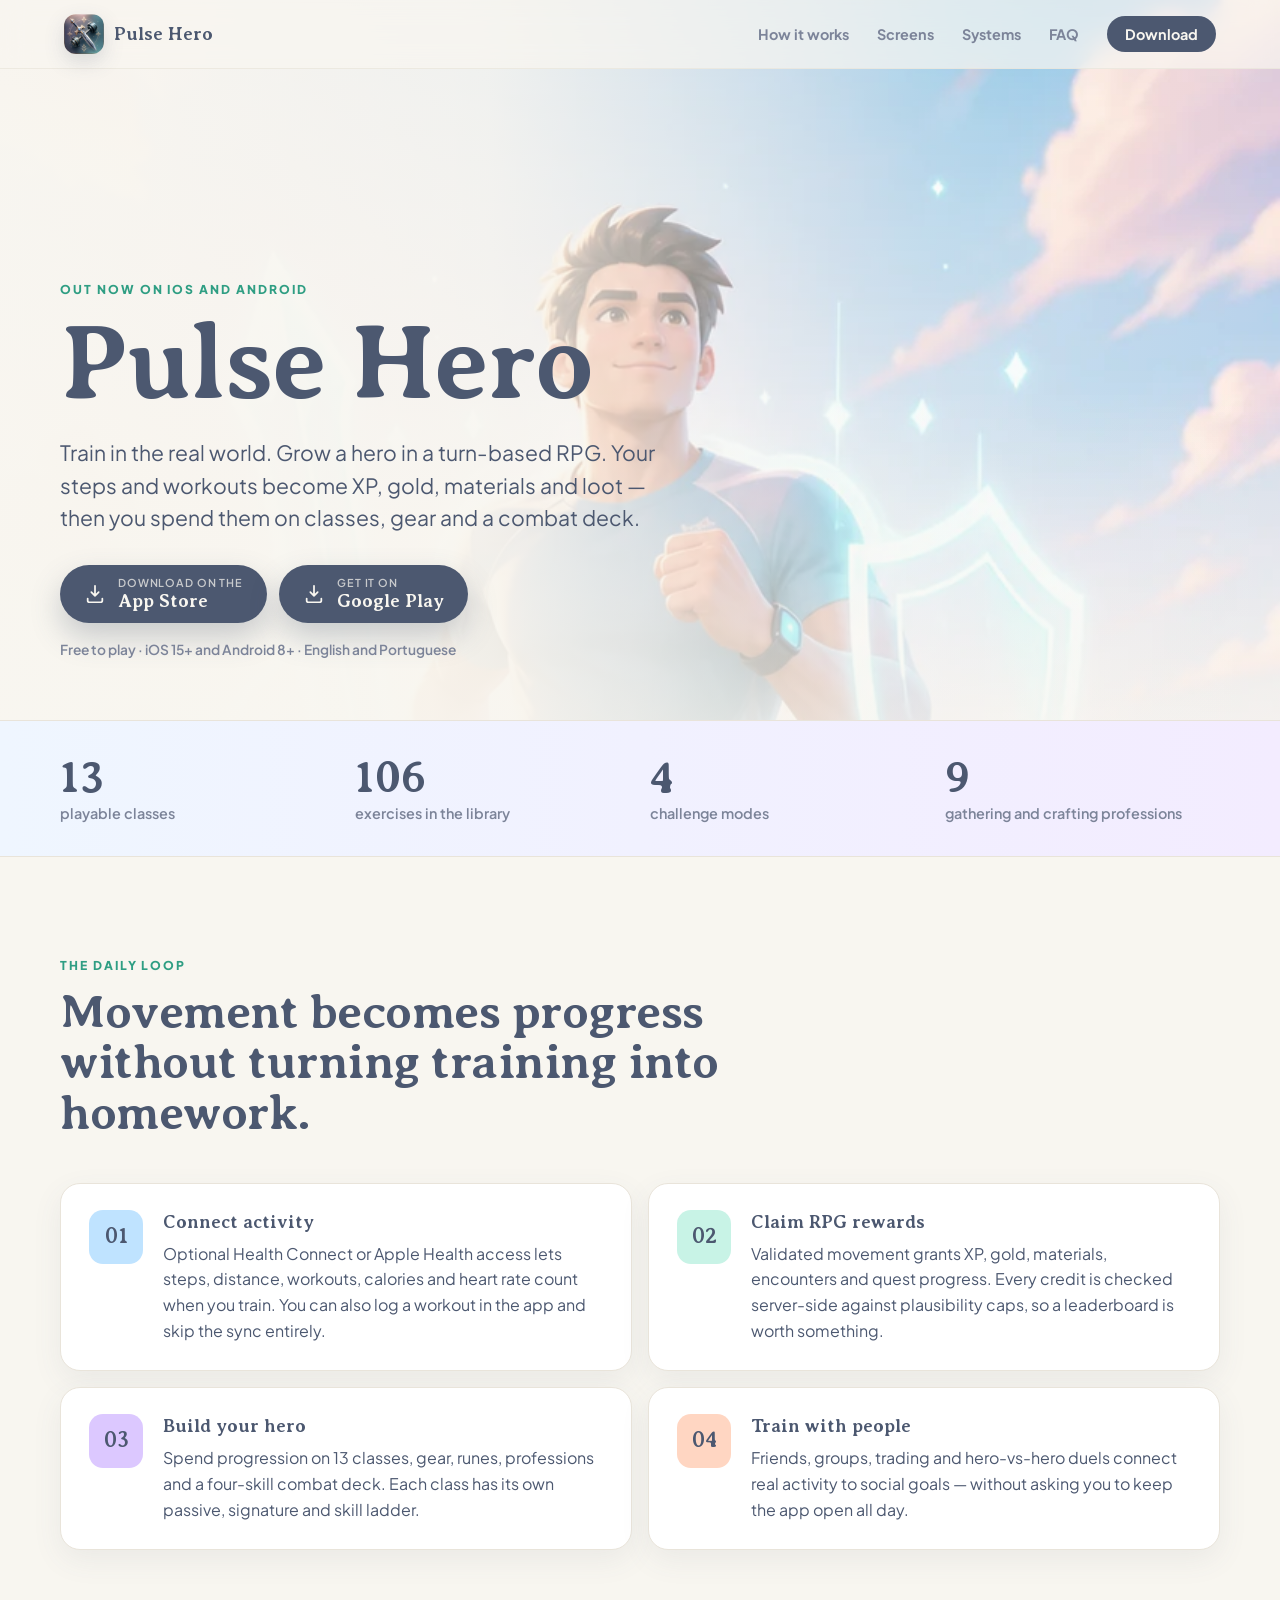
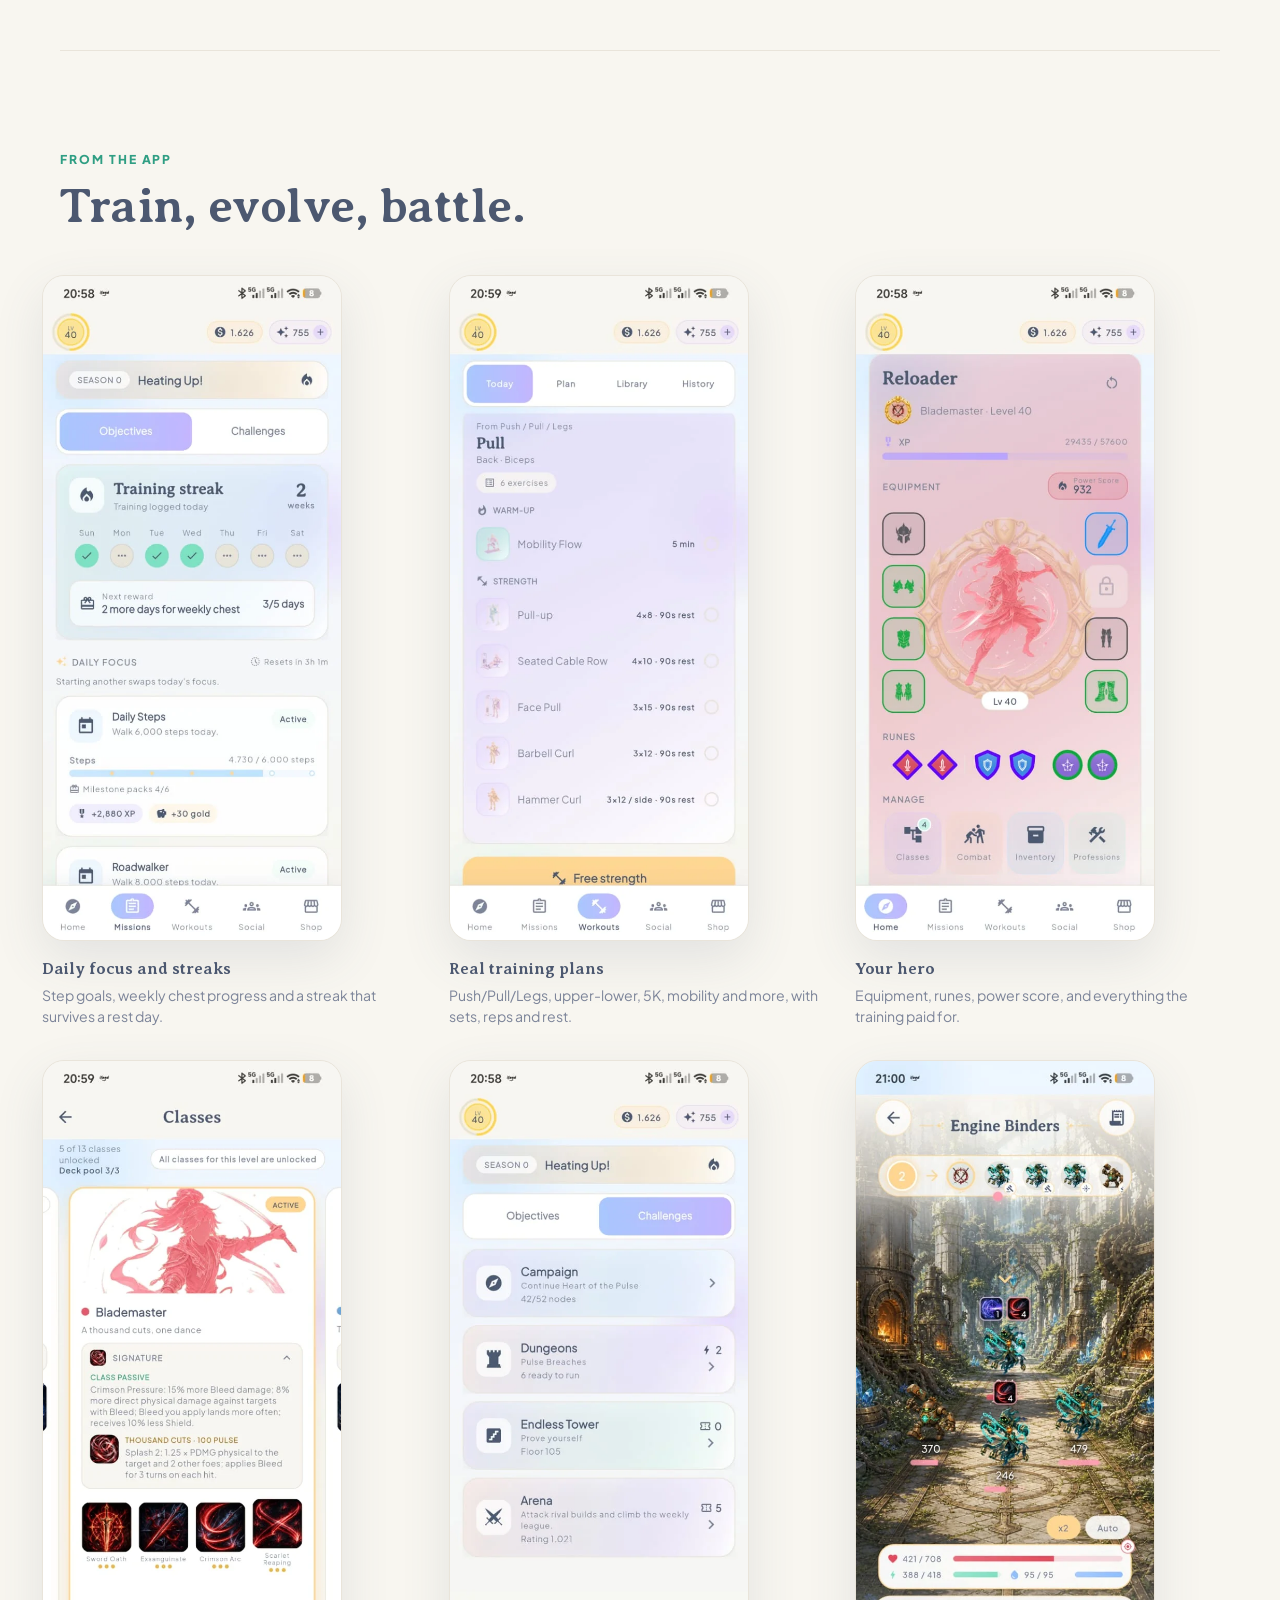
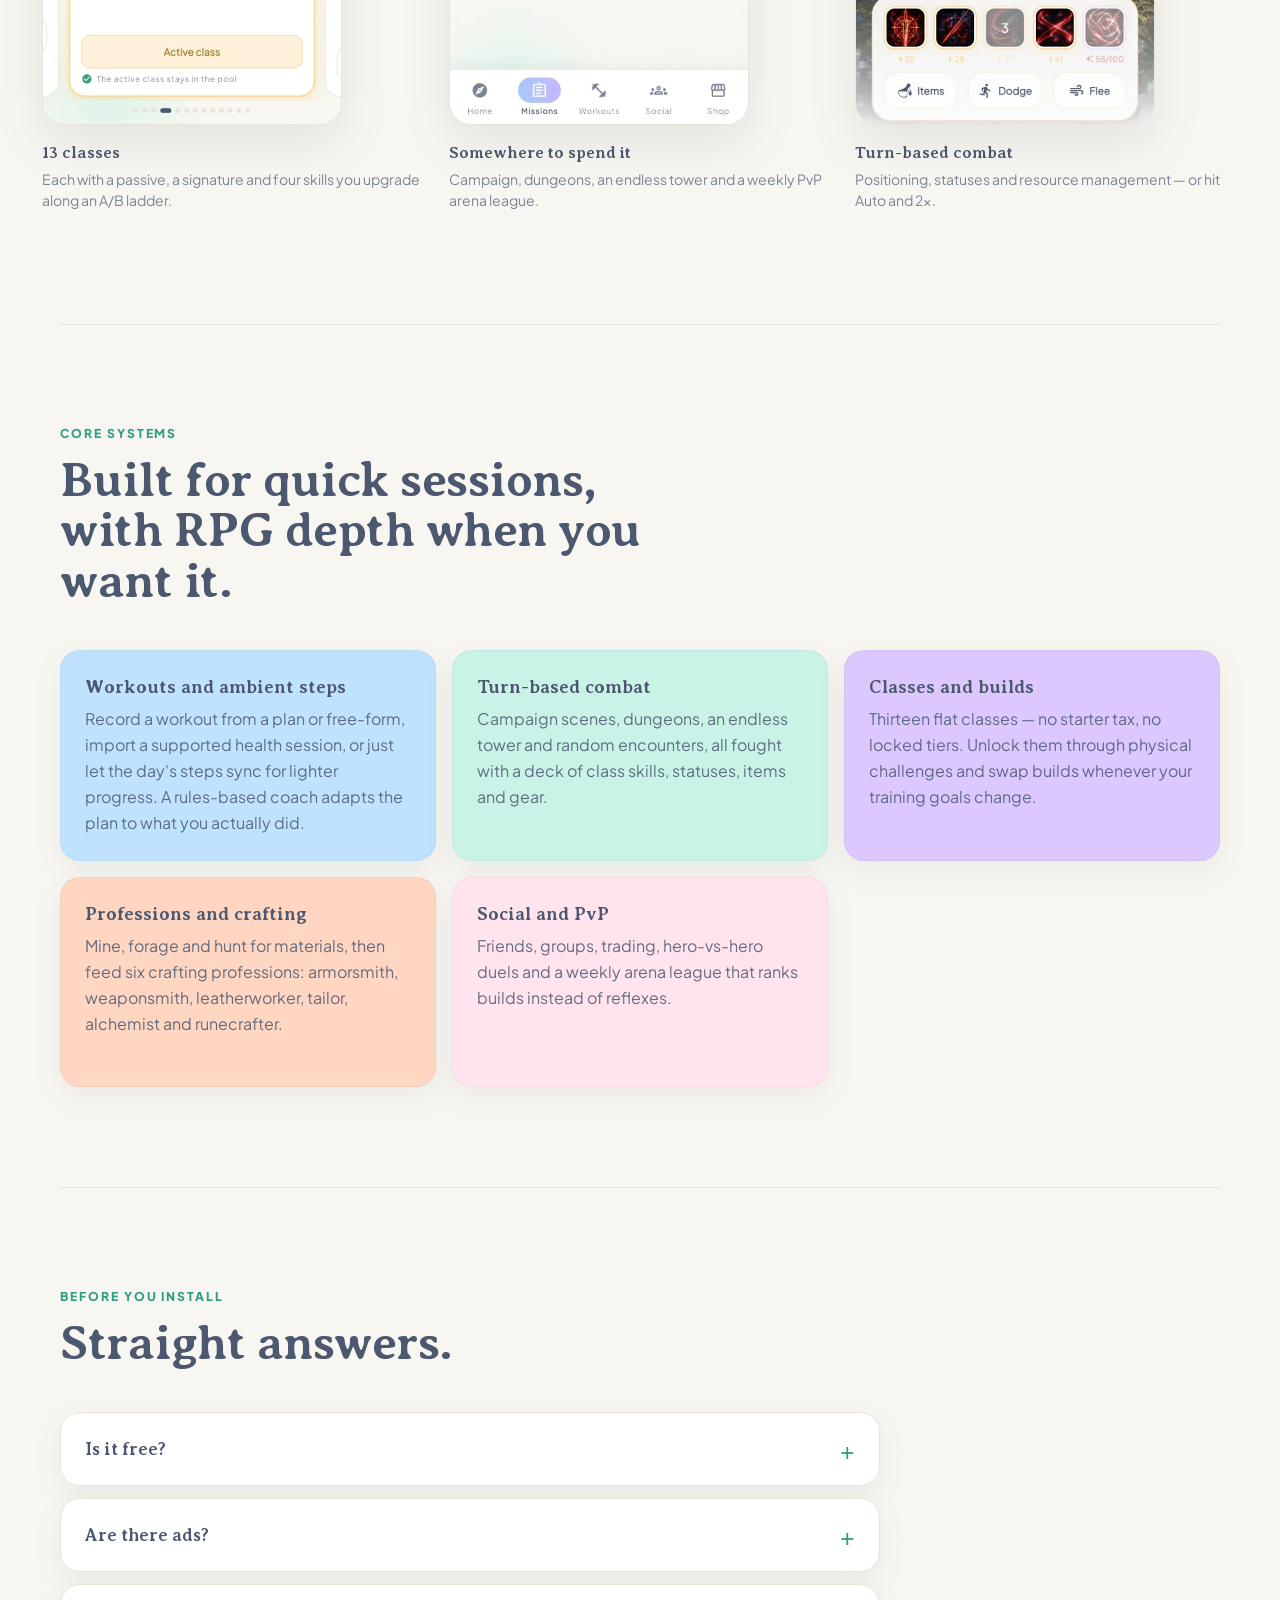
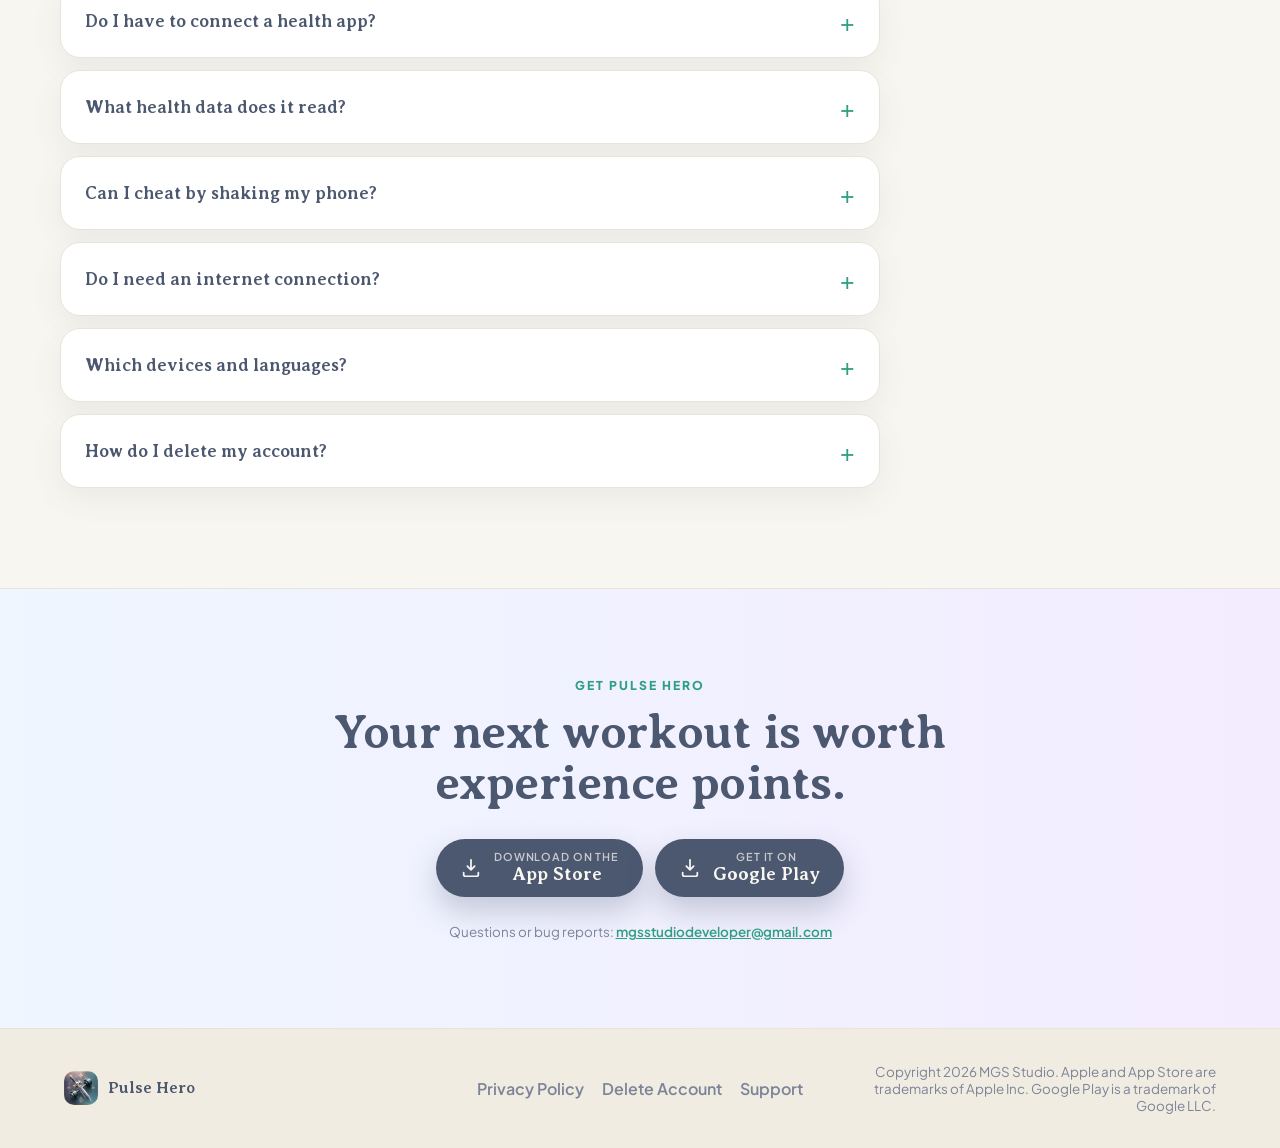
==== commit 5f68b316: "new website" ====
--- a/index.html
+++ b/index.html
@@ -3,57 +3,111 @@
 <head>
   <meta charset="UTF-8">
   <meta name="viewport" content="width=device-width, initial-scale=1.0">
-  <meta name="description" content="Pulse Hero turns real training into RPG progress with workouts, quests, loot, classes, and team play.">
-  <meta name="keywords" content="Pulse Hero, fitness RPG, workout game, walking RPG, health game, fitness app">
+  <title>Pulse Hero - Fitness RPG for iOS and Android</title>
+  <meta name="description" content="Pulse Hero turns real training into RPG progress. Steps and workouts earn XP, gear and loot for a turn-based RPG with 13 classes, dungeons, an endless tower and PvP. Free on iOS and Android.">
   <meta name="theme-color" content="#f8f6f0">
-  <title>Pulse Hero - Fitness RPG</title>
-  <link rel="icon" type="image/png" href="assets/pulse-hero-icon.png">
-  <link rel="apple-touch-icon" href="assets/pulse-hero-icon.png">
+  <link rel="canonical" href="https://pulsehero.charactercraftapp.com/">
+  <link rel="icon" type="image/png" href="/assets/pulse-hero-icon.png">
+  <link rel="apple-touch-icon" href="/assets/pulse-hero-icon.png">
+  <meta name="apple-itunes-app" content="app-id=6788211881">
+
   <link rel="preconnect" href="https://fonts.googleapis.com">
   <link rel="preconnect" href="https://fonts.gstatic.com" crossorigin>
   <link rel="stylesheet" href="https://fonts.googleapis.com/css2?family=Averia+Serif+Libre:wght@400;700&family=Plus+Jakarta+Sans:wght@400;500;600;700;800&display=swap">
-  <link rel="stylesheet" href="assets/styles.css">
+  <link rel="stylesheet" href="/assets/styles.css">
+  <link rel="preload" as="image" href="/assets/pulse-hero-key-art.webp" fetchpriority="high">
+
   <meta property="og:type" content="website">
-  <meta property="og:title" content="Pulse Hero - Fitness RPG">
-  <meta property="og:description" content="Train in the real world. Grow a hero in a turn-based RPG.">
-  <meta property="og:image" content="assets/pulse-hero-key-art.png">
+  <meta property="og:site_name" content="Pulse Hero">
+  <meta property="og:url" content="https://pulsehero.charactercraftapp.com/">
+  <meta property="og:title" content="Pulse Hero - Fitness RPG for iOS and Android">
+  <meta property="og:description" content="Train in the real world. Grow a hero in a turn-based RPG. Steps and workouts earn XP, gear and loot.">
+  <meta property="og:image" content="https://pulsehero.charactercraftapp.com/assets/og-cover.jpg">
+  <meta property="og:image:width" content="1200">
+  <meta property="og:image:height" content="630">
+  <meta property="og:image:alt" content="Pulse Hero key art: a runner on a glowing trail surrounded by a sword and shield.">
+  <meta name="twitter:card" content="summary_large_image">
+  <meta name="twitter:title" content="Pulse Hero - Fitness RPG for iOS and Android">
+  <meta name="twitter:description" content="Train in the real world. Grow a hero in a turn-based RPG.">
+  <meta name="twitter:image" content="https://pulsehero.charactercraftapp.com/assets/og-cover.jpg">
+
+  <script type="application/ld+json">
+  {
+    "@context": "https://schema.org",
+    "@type": "MobileApplication",
+    "name": "Pulse Hero",
+    "alternateName": "Pulse Hero: Fitness RPG",
+    "url": "https://pulsehero.charactercraftapp.com/",
+    "image": "https://pulsehero.charactercraftapp.com/assets/og-cover.jpg",
+    "description": "Pulse Hero is a fitness RPG. Steps and workouts synced from Health Connect or Apple Health earn XP, gold, materials and loot for a turn-based RPG with 13 classes, a campaign, dungeons, an endless tower and PvP.",
+    "applicationCategory": "GameApplication",
+    "applicationSubCategory": "Role Playing",
+    "operatingSystem": "iOS 15.0 or later, Android 8.0 or later",
+    "inLanguage": ["en", "pt-BR"],
+    "offers": {
+      "@type": "Offer",
+      "price": "0",
+      "priceCurrency": "USD"
+    },
+    "author": { "@type": "Organization", "name": "MGS Studio" },
+    "publisher": { "@type": "Organization", "name": "MGS Studio" },
+    "downloadUrl": [
+      "https://apps.apple.com/us/app/pulse-hero-fitness-rpg/id6788211881",
+      "https://play.google.com/store/apps/details?id=app.fithero.fit_hero"
+    ],
+    "privacyPolicyUrl": "https://pulsehero.charactercraftapp.com/privacy-policy.html"
+  }
+  </script>
 </head>
 <body>
+  <a class="skip-link" href="#main">Skip to content</a>
+
   <header class="site-header" data-header>
-    <a class="brand" href="./" aria-label="Pulse Hero home">
-      <img src="assets/pulse-hero-icon.png" alt="" class="brand-mark">
+    <a class="brand" href="/" aria-label="Pulse Hero home">
+      <img src="/assets/pulse-hero-icon.png" alt="" class="brand-mark" width="40" height="40">
       <span>Pulse Hero</span>
     </a>
     <nav class="nav" aria-label="Primary navigation">
       <a href="#how-it-works">How it works</a>
+      <a href="#screens">Screens</a>
       <a href="#systems">Systems</a>
-      <a href="./privacy-policy.html">Privacy</a>
-      <a href="./delete-account.html">Delete account</a>
+      <a href="#faq">FAQ</a>
+      <a class="nav-cta" href="#download">Download</a>
     </nav>
   </header>
 
-  <main>
+  <main id="main">
     <section class="hero" aria-labelledby="hero-title">
       <picture class="hero-media">
-        <img src="assets/pulse-hero-key-art.png" alt="Pulse Hero key art with the app icon and store artwork.">
+        <img src="/assets/pulse-hero-key-art.webp" alt="" width="853" height="1844" fetchpriority="high">
       </picture>
       <div class="hero-shade"></div>
       <div class="hero-content">
-        <p class="eyebrow">Fitness RPG for mobile</p>
+        <p class="eyebrow">Out now on iOS and Android</p>
         <h1 id="hero-title">Pulse Hero</h1>
-        <p class="hero-copy">Train in the real world. Grow a hero in a turn-based RPG built around steps, workouts, quests, loot, classes, and team play.</p>
-        <div class="hero-actions" aria-label="Store and legal links">
-          <a class="button primary" href="#availability">Store status</a>
-          <a class="button secondary" href="./privacy-policy.html">Privacy policy</a>
+        <p class="hero-copy">Train in the real world. Grow a hero in a turn-based RPG. Your steps and workouts become XP, gold, materials and loot &mdash; then you spend them on classes, gear and a combat deck.</p>
+
+        <div class="store-buttons">
+          <a class="store-button" href="https://apps.apple.com/us/app/pulse-hero-fitness-rpg/id6788211881">
+            <svg viewBox="0 0 24 24" aria-hidden="true" focusable="false"><path d="M12 3v11m0 0 4-4m-4 4-4-4M4 17v2a2 2 0 0 0 2 2h12a2 2 0 0 0 2-2v-2"/></svg>
+            <span><small>Download on the</small><strong>App Store</strong></span>
+          </a>
+          <a class="store-button" href="https://play.google.com/store/apps/details?id=app.fithero.fit_hero">
+            <svg viewBox="0 0 24 24" aria-hidden="true" focusable="false"><path d="M12 3v11m0 0 4-4m-4 4-4-4M4 17v2a2 2 0 0 0 2 2h12a2 2 0 0 0 2-2v-2"/></svg>
+            <span><small>Get it on</small><strong>Google Play</strong></span>
+          </a>
         </div>
-      </div>
-    </section>
-
-    <section class="availability-band" id="availability" aria-label="Store availability">
-      <div class="band-inner">
-        <p class="band-kicker">Launch preparation</p>
-        <p>Pulse Hero is being prepared for public release on mobile stores. This site hosts the public product page, privacy policy, and account deletion information required for store review.</p>
-      </div>
+        <p class="hero-note">Free to play &middot; iOS 15+ and Android 8+ &middot; English and Portuguese</p>
+      </div>
+    </section>
+
+    <section class="stats-band" aria-label="Pulse Hero at a glance">
+      <ul class="stats">
+        <li><strong>13</strong><span>playable classes</span></li>
+        <li><strong>106</strong><span>exercises in the library</span></li>
+        <li><strong>4</strong><span>challenge modes</span></li>
+        <li><strong>9</strong><span>gathering and crafting professions</span></li>
+      </ul>
     </section>
 
     <section class="section trail-section" id="how-it-works">
@@ -65,23 +119,56 @@
         <article class="trail-step">
           <span class="step-signal"></span>
           <h3>Connect activity</h3>
-          <p>Optional Health Connect and Apple Health access lets steps, workouts, distance, calories, and heart rate count when you train.</p>
+          <p>Optional Health Connect or Apple Health access lets steps, distance, workouts, calories and heart rate count when you train. You can also log a workout in the app and skip the sync entirely.</p>
         </article>
         <article class="trail-step">
           <span class="step-signal"></span>
           <h3>Claim RPG rewards</h3>
-          <p>Validated movement can grant XP, gold, materials, encounters, and quest progress after server-side checks.</p>
+          <p>Validated movement grants XP, gold, materials, encounters and quest progress. Every credit is checked server-side against plausibility caps, so a leaderboard is worth something.</p>
         </article>
         <article class="trail-step">
           <span class="step-signal"></span>
           <h3>Build your hero</h3>
-          <p>Spend progression on classes, talents, gear, runes, crafting, and a combat deck that fits how you play.</p>
+          <p>Spend progression on 13 classes, gear, runes, professions and a four-skill combat deck. Each class has its own passive, signature and skill ladder.</p>
         </article>
         <article class="trail-step">
           <span class="step-signal"></span>
           <h3>Train with people</h3>
-          <p>Friends, teams, trades, and duels connect real activity to social RPG goals without requiring constant screen time.</p>
-        </article>
+          <p>Friends, groups, trading and hero-vs-hero duels connect real activity to social goals &mdash; without asking you to keep the app open all day.</p>
+        </article>
+      </div>
+    </section>
+
+    <section class="section shots-section" id="screens">
+      <div class="section-heading compact">
+        <p class="eyebrow">From the app</p>
+        <h2>Train, evolve, battle.</h2>
+      </div>
+      <div class="shots" role="group" aria-label="Pulse Hero screenshots">
+        <figure class="shot">
+          <img src="/assets/shots/missions.webp" alt="Missions screen showing a two-week training streak, a weekly chest countdown and a daily step focus." width="575" height="1280" loading="lazy" decoding="async">
+          <figcaption><strong>Daily focus and streaks</strong>Step goals, weekly chest progress and a streak that survives a rest day.</figcaption>
+        </figure>
+        <figure class="shot">
+          <img src="/assets/shots/workouts.webp" alt="Workout screen showing a Push / Pull / Legs plan with six exercises, sets, reps and rest times." width="575" height="1280" loading="lazy" decoding="async">
+          <figcaption><strong>Real training plans</strong>Push/Pull/Legs, upper-lower, 5K, mobility and more, with sets, reps and rest.</figcaption>
+        </figure>
+        <figure class="shot">
+          <img src="/assets/shots/hero.webp" alt="Hero screen showing a level 40 Blademaster with equipment slots, runes and a power score." width="575" height="1280" loading="lazy" decoding="async">
+          <figcaption><strong>Your hero</strong>Equipment, runes, power score, and everything the training paid for.</figcaption>
+        </figure>
+        <figure class="shot">
+          <img src="/assets/shots/classes.webp" alt="Classes screen showing the Blademaster with its class passive, signature skill and four skills." width="575" height="1280" loading="lazy" decoding="async">
+          <figcaption><strong>13 classes</strong>Each with a passive, a signature and four skills you upgrade along an A/B ladder.</figcaption>
+        </figure>
+        <figure class="shot">
+          <img src="/assets/shots/challenges.webp" alt="Challenges screen listing Campaign, Dungeons, Endless Tower and Arena." width="575" height="1280" loading="lazy" decoding="async">
+          <figcaption><strong>Somewhere to spend it</strong>Campaign, dungeons, an endless tower and a weekly PvP arena league.</figcaption>
+        </figure>
+        <figure class="shot">
+          <img src="/assets/shots/combat.webp" alt="Turn-based battle against three enemies with a health bar, skill deck and item, dodge and flee actions." width="575" height="1280" loading="lazy" decoding="async">
+          <figcaption><strong>Turn-based combat</strong>Positioning, statuses and resource management &mdash; or hit Auto and 2x.</figcaption>
+        </figure>
       </div>
     </section>
 
@@ -93,55 +180,100 @@
       <div class="system-grid">
         <article class="system-card">
           <h3>Workouts and ambient steps</h3>
-          <p>Start dedicated workouts, import supported health sessions, or sync day-to-day steps for lighter progress.</p>
+          <p>Record a workout from a plan or free-form, import a supported health session, or just let the day's steps sync for lighter progress. A rules-based coach adapts the plan to what you actually did.</p>
         </article>
         <article class="system-card">
           <h3>Turn-based combat</h3>
-          <p>Encounters, dungeons, campaign scenes, skills, talents, and gear feed a tactical RPG layer.</p>
+          <p>Campaign scenes, dungeons, an endless tower and random encounters, all fought with a deck of class skills, statuses, items and gear.</p>
         </article>
         <article class="system-card">
           <h3>Classes and builds</h3>
-          <p>Unlock class paths through physical challenges, then swap builds as your training goals change.</p>
-        </article>
-        <article class="system-card">
-          <h3>Privacy-first controls</h3>
-          <p>Health, location, camera, and notification permissions are optional and controlled by your device settings.</p>
-        </article>
-      </div>
-    </section>
-
-    <section class="section legal-preview">
-      <div class="legal-copy">
-        <p class="eyebrow">Store review links</p>
-        <h2>Public legal pages for the mobile release.</h2>
-        <p>The privacy policy explains the data Pulse Hero uses for accounts, health sync, workouts, location, purchases, social features, and account deletion.</p>
-      </div>
-      <div class="legal-actions">
-        <a class="link-card" href="./privacy-policy.html">
-          <span>Privacy Policy</span>
-          <strong>Read how data is handled</strong>
-        </a>
-        <a class="link-card" href="./delete-account.html">
-          <span>Delete Account</span>
-          <strong>Request or perform deletion</strong>
-        </a>
+          <p>Thirteen flat classes &mdash; no starter tax, no locked tiers. Unlock them through physical challenges and swap builds whenever your training goals change.</p>
+        </article>
+        <article class="system-card">
+          <h3>Professions and crafting</h3>
+          <p>Mine, forage and hunt for materials, then feed six crafting professions: armorsmith, weaponsmith, leatherworker, tailor, alchemist and runecrafter.</p>
+        </article>
+        <article class="system-card">
+          <h3>Social and PvP</h3>
+          <p>Friends, groups, trading, hero-vs-hero duels and a weekly arena league that ranks builds instead of reflexes.</p>
+        </article>
+      </div>
+    </section>
+
+    <section class="section faq-section" id="faq">
+      <div class="section-heading compact">
+        <p class="eyebrow">Before you install</p>
+        <h2>Straight answers.</h2>
+      </div>
+      <div class="faq">
+        <details class="faq-item">
+          <summary>Is it free?</summary>
+          <p>Yes. Pulse Hero is free to download and play. There are optional in-app purchases (a premium currency and a monthly premium subscription for the fitness planning and analysis features), plus an optional season pass.</p>
+        </details>
+        <details class="faq-item">
+          <summary>Are there ads?</summary>
+          <p>Only rewarded ones, and only if you choose to watch them. There are no forced interstitials, no banners and no ads on app open &mdash; a rewarded video is something you opt into for a specific reward, never something that interrupts you.</p>
+        </details>
+        <details class="faq-item">
+          <summary>Do I have to connect a health app?</summary>
+          <p>No. Health Connect on Android and Apple Health on iOS are optional. Without them you can still record workouts directly in the app. If you do connect, access is read-only &mdash; Pulse Hero does not write anything back to your health record.</p>
+        </details>
+        <details class="faq-item">
+          <summary>What health data does it read?</summary>
+          <p>Steps, distance (walking/running, cycling, swimming), active and total calories, heart rate, and workout sessions. It is used for your own fitness progress and game progression. It is not used for advertising and not sold. The <a href="/privacy-policy.html">privacy policy</a> has the full list.</p>
+        </details>
+        <details class="faq-item">
+          <summary>Can I cheat by shaking my phone?</summary>
+          <p>Not usefully. Activity is ingested by the game server and validated against caps and plausibility checks before anything is credited, so the arena and the leagues rank training rather than wrist technique.</p>
+        </details>
+        <details class="faq-item">
+          <summary>Do I need an internet connection?</summary>
+          <p>Yes. Pulse Hero needs a connection to play: the game server is the authority on your hero, and activity is validated and credited server-side rather than on the device.</p>
+        </details>
+        <details class="faq-item">
+          <summary>Which devices and languages?</summary>
+          <p>iPhone and iPad on iOS 15 or later, and Android 8.0 or later. The app is available in English and Brazilian Portuguese.</p>
+        </details>
+        <details class="faq-item">
+          <summary>How do I delete my account?</summary>
+          <p>From inside the app, or by request. The steps and what gets erased are on the <a href="/delete-account.html">account deletion page</a>.</p>
+        </details>
+      </div>
+    </section>
+
+    <section class="download-band" id="download">
+      <div class="band-inner">
+        <p class="eyebrow">Get Pulse Hero</p>
+        <h2>Your next workout is worth experience points.</h2>
+        <div class="store-buttons centered">
+          <a class="store-button" href="https://apps.apple.com/us/app/pulse-hero-fitness-rpg/id6788211881">
+            <svg viewBox="0 0 24 24" aria-hidden="true" focusable="false"><path d="M12 3v11m0 0 4-4m-4 4-4-4M4 17v2a2 2 0 0 0 2 2h12a2 2 0 0 0 2-2v-2"/></svg>
+            <span><small>Download on the</small><strong>App Store</strong></span>
+          </a>
+          <a class="store-button" href="https://play.google.com/store/apps/details?id=app.fithero.fit_hero">
+            <svg viewBox="0 0 24 24" aria-hidden="true" focusable="false"><path d="M12 3v11m0 0 4-4m-4 4-4-4M4 17v2a2 2 0 0 0 2 2h12a2 2 0 0 0 2-2v-2"/></svg>
+            <span><small>Get it on</small><strong>Google Play</strong></span>
+          </a>
+        </div>
+        <p class="fine-print">Questions or bug reports: <a href="mailto:mgsstudiodeveloper@gmail.com">mgsstudiodeveloper@gmail.com</a></p>
       </div>
     </section>
   </main>
 
   <footer class="footer">
     <div>
-      <img src="assets/pulse-hero-icon.png" alt="" class="footer-mark">
+      <img src="/assets/pulse-hero-icon.png" alt="" class="footer-mark" width="34" height="34">
       <p>Pulse Hero</p>
     </div>
     <nav aria-label="Footer navigation">
-      <a href="./privacy-policy.html">Privacy Policy</a>
-      <a href="./delete-account.html">Delete Account</a>
-      <a href="mailto:mgsstudiodeveloper@gmail.com">Contact</a>
+      <a href="/privacy-policy.html">Privacy Policy</a>
+      <a href="/delete-account.html">Delete Account</a>
+      <a href="mailto:mgsstudiodeveloper@gmail.com">Support</a>
     </nav>
-    <p class="fine-print">Copyright 2026 MGS Studio. Pulse Hero is a fitness RPG in public release preparation.</p>
+    <p class="fine-print">Copyright 2026 MGS Studio. Apple and App Store are trademarks of Apple Inc. Google Play is a trademark of Google LLC.</p>
   </footer>
 
-  <script src="assets/script.js"></script>
+  <script src="/assets/script.js"></script>
 </body>
 </html>
--- a/assets/styles.css
+++ b/assets/styles.css
@@ -52,6 +52,23 @@
   color: inherit;
 }
 
+.skip-link {
+  position: absolute;
+  left: -9999px;
+  z-index: 40;
+}
+
+.skip-link:focus {
+  left: 12px;
+  top: 12px;
+  padding: 10px 18px;
+  border-radius: 999px;
+  background: var(--surface);
+  box-shadow: var(--shadow);
+  font-weight: 700;
+  text-decoration: none;
+}
+
 /* ---------- Header ---------- */
 .site-header {
   position: fixed;
@@ -108,6 +125,7 @@
 
 .nav a {
   text-decoration: none;
+  white-space: nowrap;
   color: var(--ink-soft);
   transition: color 140ms ease;
 }
@@ -116,6 +134,20 @@
 .nav a:focus-visible,
 .nav a[aria-current="page"] {
   color: var(--mint-deep);
+}
+
+.nav .nav-cta {
+  padding: 9px 18px;
+  border-radius: 999px;
+  background: var(--ink);
+  color: var(--perola);
+  white-space: nowrap;
+}
+
+.nav .nav-cta:hover,
+.nav .nav-cta:focus-visible {
+  color: var(--perola);
+  background: var(--mint-deep);
 }
 
 /* ---------- Hero ---------- */
@@ -141,7 +173,9 @@
   width: 100%;
   height: 100%;
   object-fit: cover;
-  object-position: center right;
+  /* The key art is portrait: bias the crop upward so the runner's head stays
+     in frame inside the short landscape hero. */
+  object-position: center 30%;
 }
 
 .hero-shade {
@@ -193,11 +227,73 @@
   color: var(--ink);
 }
 
-.hero-actions {
+.hero-note {
+  margin: 18px 0 0;
+  font-size: 0.86rem;
+  font-weight: 600;
+  color: var(--ink-soft);
+}
+
+/* ---------- Store buttons ---------- */
+.store-buttons {
   display: flex;
   flex-wrap: wrap;
   gap: 12px;
   margin-top: 30px;
+}
+
+.store-buttons.centered {
+  justify-content: center;
+}
+
+.store-button {
+  display: inline-flex;
+  align-items: center;
+  gap: 12px;
+  min-height: 58px;
+  padding: 0 24px;
+  border-radius: 999px;
+  background: var(--ink);
+  color: var(--perola);
+  text-decoration: none;
+  box-shadow: 0 14px 30px rgba(76, 88, 112, 0.28);
+  transition: transform 160ms ease, box-shadow 160ms ease;
+}
+
+.store-button:hover,
+.store-button:focus-visible {
+  transform: translateY(-2px);
+  box-shadow: 0 18px 38px rgba(76, 88, 112, 0.34);
+}
+
+.store-button svg {
+  width: 22px;
+  height: 22px;
+  flex: none;
+  fill: none;
+  stroke: currentColor;
+  stroke-width: 1.9;
+  stroke-linecap: round;
+  stroke-linejoin: round;
+}
+
+.store-button span {
+  display: grid;
+  line-height: 1.15;
+}
+
+.store-button small {
+  font-size: 0.68rem;
+  font-weight: 600;
+  letter-spacing: 0.08em;
+  text-transform: uppercase;
+  opacity: 0.72;
+}
+
+.store-button strong {
+  font-family: var(--serif);
+  font-weight: 700;
+  font-size: 1.16rem;
 }
 
 /* ---------- Buttons ---------- */
@@ -233,35 +329,42 @@
   -webkit-backdrop-filter: blur(6px);
 }
 
-/* ---------- Availability band ---------- */
-.availability-band {
+/* ---------- Stats band ---------- */
+.stats-band {
   background: linear-gradient(90deg, #eff6ff, #f3ecff);
   color: var(--ink);
   border-top: 1px solid var(--hairline);
   border-bottom: 1px solid var(--hairline);
 }
 
-.band-inner {
-  display: grid;
-  grid-template-columns: minmax(140px, 220px) minmax(0, 1fr);
-  gap: 24px;
+.stats {
+  display: grid;
+  grid-template-columns: repeat(4, minmax(0, 1fr));
+  gap: 20px;
   width: min(1160px, calc(100% - 36px));
   margin: 0 auto;
-  padding: 30px 0;
-}
-
-.band-kicker {
-  margin: 0;
-  font-family: var(--serif);
-  font-weight: 700;
-  font-size: 1.1rem;
-  color: var(--mint-deep);
-}
-
-.band-inner p:last-child {
-  margin: 0;
-  color: var(--ink);
-  line-height: 1.6;
+  padding: 34px 0;
+  list-style: none;
+}
+
+.stats li {
+  display: grid;
+  gap: 4px;
+  align-content: start;
+}
+
+.stats strong {
+  font-family: var(--serif);
+  font-weight: 700;
+  font-size: clamp(2rem, 4vw, 2.8rem);
+  line-height: 1;
+  color: var(--ink);
+}
+
+.stats span {
+  font-size: 0.9rem;
+  font-weight: 600;
+  color: var(--ink-soft);
 }
 
 /* ---------- Sections ---------- */
@@ -281,7 +384,7 @@
 }
 
 .section-heading h2,
-.legal-copy h2 {
+.download-band h2 {
   margin: 0;
   font-family: var(--serif);
   font-weight: 700;
@@ -369,8 +472,7 @@
 }
 
 .trail-step p,
-.system-card p,
-.legal-copy p {
+.system-card p {
   margin: 0;
   color: var(--ink);
   line-height: 1.62;
@@ -383,7 +485,7 @@
 
 .system-grid {
   display: grid;
-  grid-template-columns: repeat(4, minmax(0, 1fr));
+  grid-template-columns: repeat(3, minmax(0, 1fr));
   gap: 16px;
 }
 
@@ -413,62 +515,150 @@
   background: var(--pessego);
 }
 
+.system-card:nth-child(5) {
+  background: var(--rosa);
+}
+
 .system-card p {
   color: var(--ink);
   opacity: 0.85;
 }
 
-/* ---------- Legal preview ---------- */
-.legal-preview {
-  display: grid;
-  grid-template-columns: minmax(0, 1fr) minmax(280px, 440px);
-  gap: clamp(28px, 6vw, 76px);
-  align-items: center;
+/* ---------- Screenshots ---------- */
+.shots-section {
   border-top: 1px solid var(--hairline);
 }
 
-.legal-copy p:last-child {
-  margin-top: 18px;
-}
-
-.legal-actions {
-  display: grid;
-  gap: 14px;
-}
-
-.link-card {
-  display: grid;
-  gap: 8px;
-  padding: 24px;
+/* Scroll-snap rail on narrow screens; the media query below turns it into a
+   grid once three phones fit side by side. */
+.shots {
+  display: grid;
+  grid-auto-flow: column;
+  grid-auto-columns: 236px;
+  gap: 20px;
+  overflow-x: auto;
+  scroll-snap-type: x mandatory;
+  padding-bottom: 12px;
+  margin: 0 calc(-1 * clamp(18px, 5vw, 0px));
+  scrollbar-width: thin;
+}
+
+.shot {
+  margin: 0;
+  scroll-snap-align: start;
+}
+
+.shot img {
+  display: block;
+  width: 100%;
+  height: auto;
+  border-radius: 22px;
+  border: 1px solid var(--hairline);
+  background: var(--surface);
+  box-shadow: var(--shadow);
+}
+
+.shot figcaption {
+  display: grid;
+  gap: 4px;
+  margin-top: 16px;
+  font-size: 0.88rem;
+  line-height: 1.5;
+  color: var(--ink-soft);
+}
+
+.shot figcaption strong {
+  font-family: var(--serif);
+  font-weight: 700;
+  font-size: 1.02rem;
+  color: var(--ink);
+}
+
+/* ---------- FAQ ---------- */
+.faq-section {
+  border-top: 1px solid var(--hairline);
+}
+
+.faq {
+  display: grid;
+  gap: 12px;
+  width: min(820px, 100%);
+}
+
+.faq-item {
+  padding: 4px 24px;
   border-radius: var(--radius);
   background: var(--surface);
-  color: var(--ink);
-  text-decoration: none;
   border: 1px solid var(--hairline);
   box-shadow: var(--shadow-soft);
-  transition: transform 160ms ease, border-color 160ms ease,
-    box-shadow 160ms ease;
-}
-
-.link-card:hover,
-.link-card:focus-visible {
-  transform: translateX(4px);
-  border-color: var(--mint-deep);
-  box-shadow: var(--shadow);
-}
-
-.link-card span {
+}
+
+.faq-item summary {
+  display: flex;
+  align-items: center;
+  justify-content: space-between;
+  gap: 16px;
+  padding: 20px 0;
+  cursor: pointer;
+  list-style: none;
+  font-family: var(--serif);
+  font-weight: 700;
+  font-size: 1.1rem;
+  color: var(--ink);
+}
+
+.faq-item summary::-webkit-details-marker {
+  display: none;
+}
+
+.faq-item summary::after {
+  content: "+";
+  flex: none;
+  font-family: var(--sans);
+  font-size: 1.5rem;
+  font-weight: 400;
+  line-height: 1;
   color: var(--mint-deep);
-  font-size: 0.76rem;
-  font-weight: 800;
-  letter-spacing: 0.12em;
-  text-transform: uppercase;
-}
-
-.link-card strong {
-  font-family: var(--serif);
-  font-weight: 700;
-  font-size: 1.24rem;
+  transition: transform 160ms ease;
+}
+
+.faq-item[open] summary::after {
+  transform: rotate(45deg);
+}
+
+.faq-item p {
+  margin: 0 0 22px;
+  line-height: 1.62;
+  color: var(--ink);
+  opacity: 0.9;
+}
+
+.faq-item a {
+  color: var(--mint-deep);
+  font-weight: 600;
+}
+
+/* ---------- Download band ---------- */
+.download-band {
+  background: linear-gradient(90deg, #eff6ff, #f3ecff);
+  border-top: 1px solid var(--hairline);
+}
+
+.download-band .band-inner {
+  width: min(760px, calc(100% - 36px));
+  margin: 0 auto;
+  padding: clamp(52px, 8vw, 88px) 0;
+  text-align: center;
+}
+
+.download-band .fine-print {
+  margin-top: 26px;
+  text-align: center;
+}
+
+.download-band .fine-print a {
+  color: var(--mint-deep);
+  font-weight: 600;
 }
 
 /* ---------- Footer ---------- */
@@ -609,6 +799,21 @@
 }
 
 /* ---------- Responsive ---------- */
+@media (min-width: 901px) {
+  .shots {
+    grid-auto-flow: row;
+    grid-template-columns: repeat(3, minmax(0, 1fr));
+    grid-auto-columns: auto;
+    gap: 32px 24px;
+    overflow-x: visible;
+    scroll-snap-type: none;
+  }
+
+  .shot img {
+    width: min(100%, 300px);
+  }
+}
+
 @media (max-width: 900px) {
   .site-header {
     align-items: flex-start;
@@ -628,10 +833,12 @@
     padding-top: 156px;
   }
 
-  .band-inner,
-  .legal-preview,
   .footer {
     grid-template-columns: 1fr;
+  }
+
+  .stats {
+    grid-template-columns: repeat(2, minmax(0, 1fr));
   }
 
   .trail {
@@ -657,13 +864,20 @@
     font-size: clamp(3rem, 17vw, 5rem);
   }
 
-  .hero-actions,
+  /* The hero's own store buttons sit right below the nav on phones, so the
+     header CTA is redundant and only makes the nav overflow. */
+  .nav .nav-cta {
+    display: none;
+  }
+
+  .store-buttons,
   .footer nav {
     align-items: stretch;
     flex-direction: column;
   }
 
-  .button {
+  .button,
+  .store-button {
     width: 100%;
   }
 
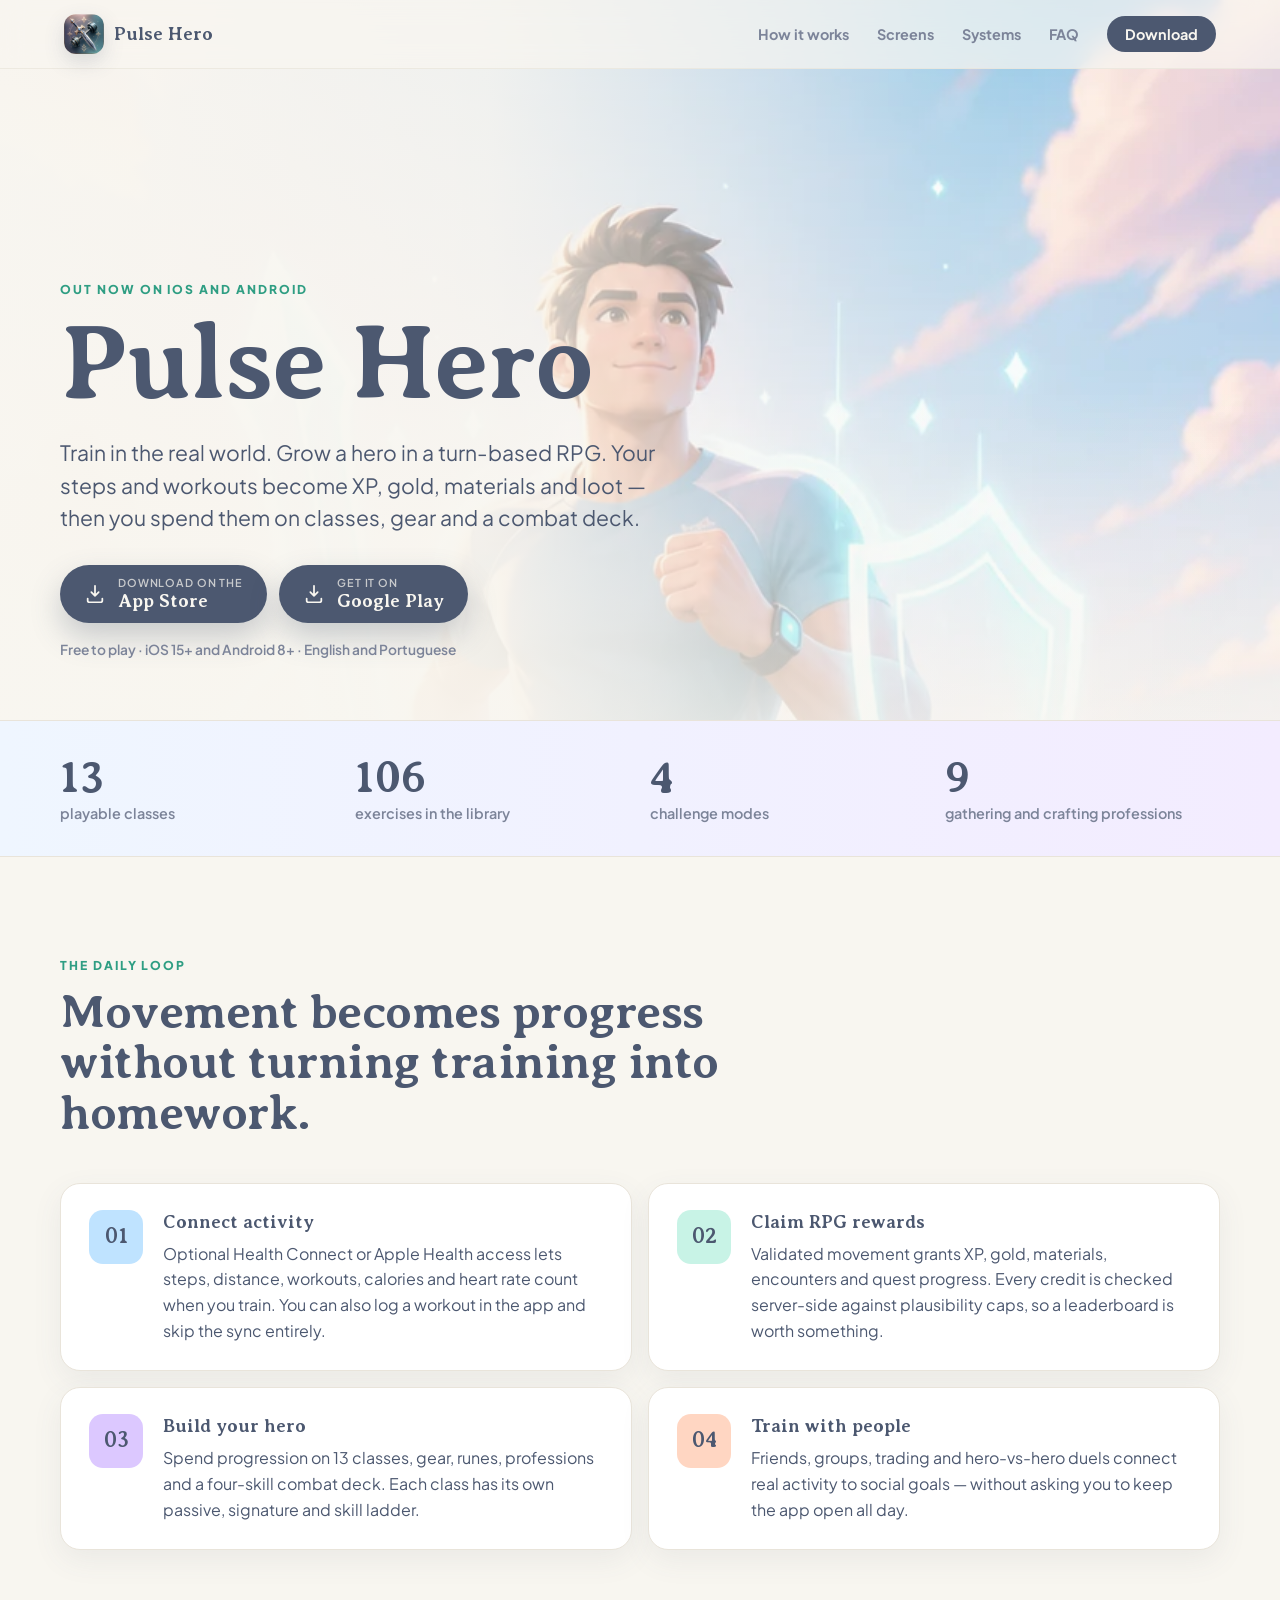
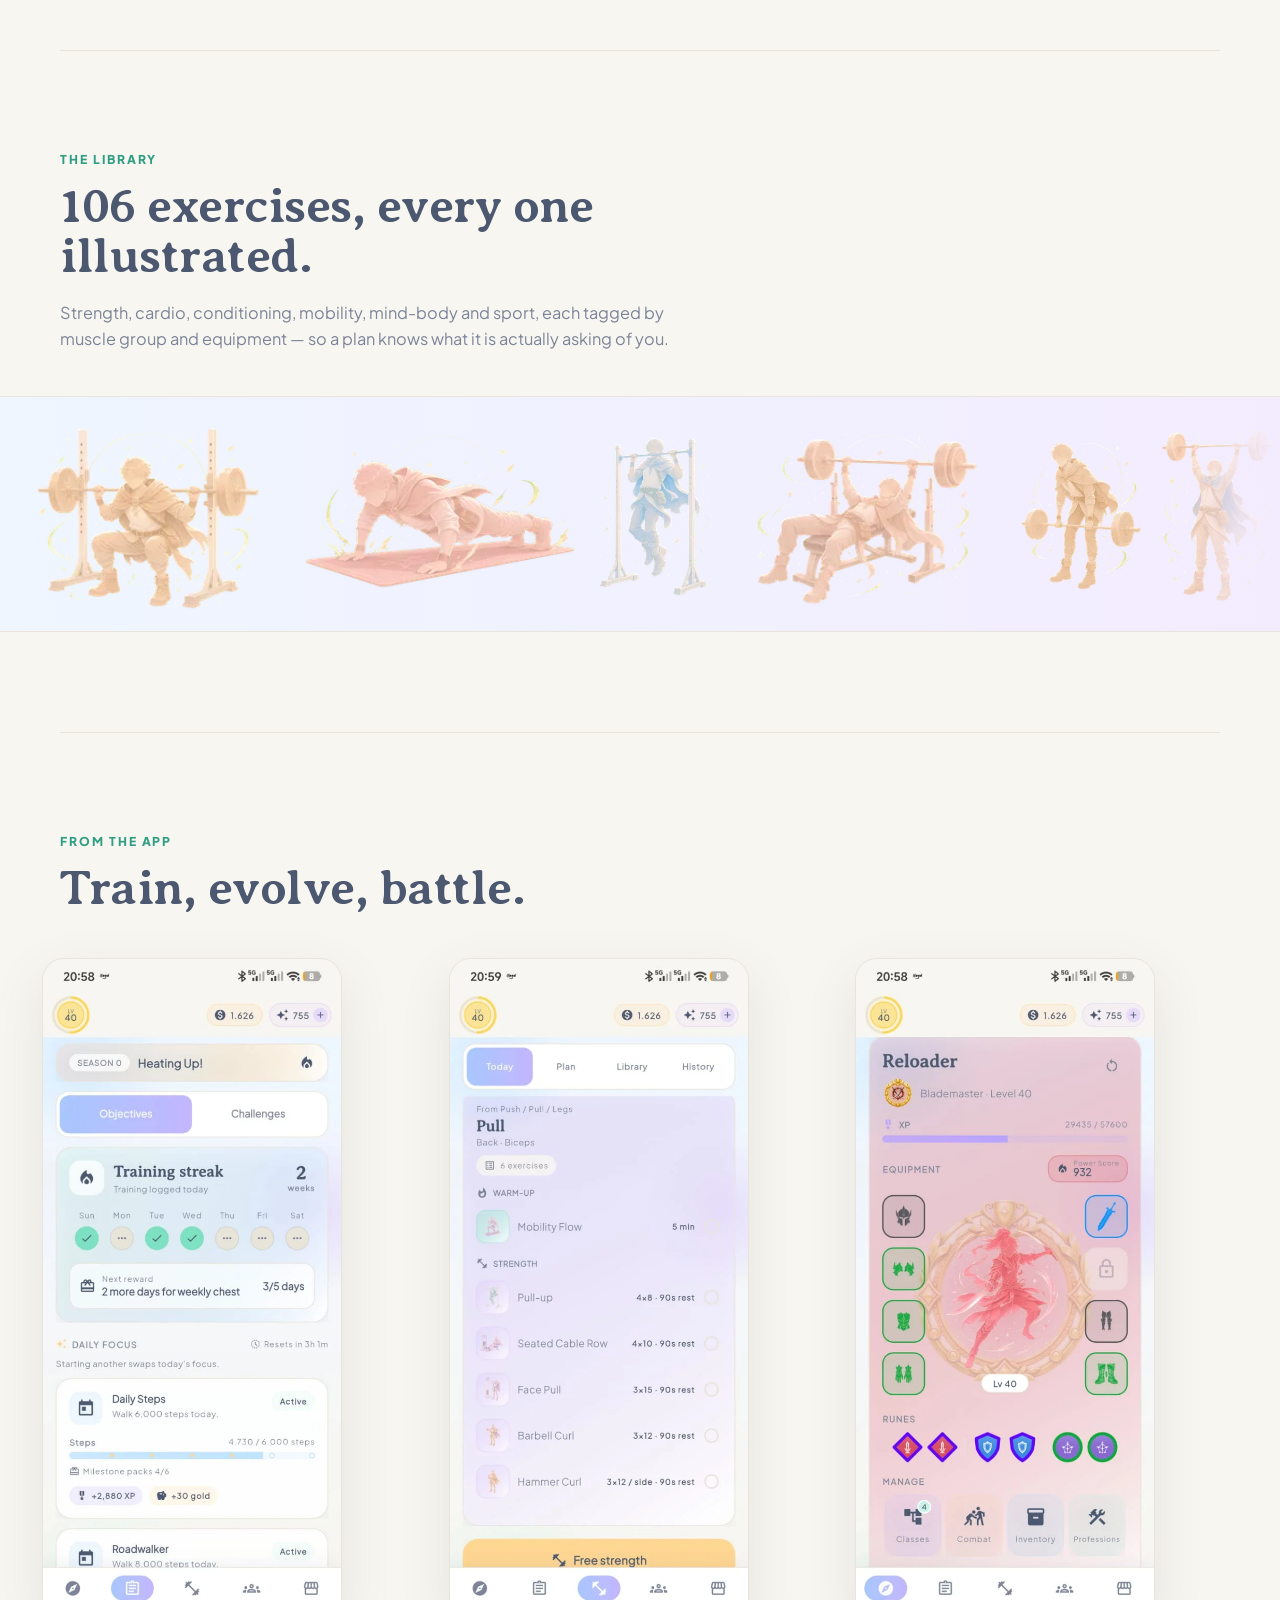
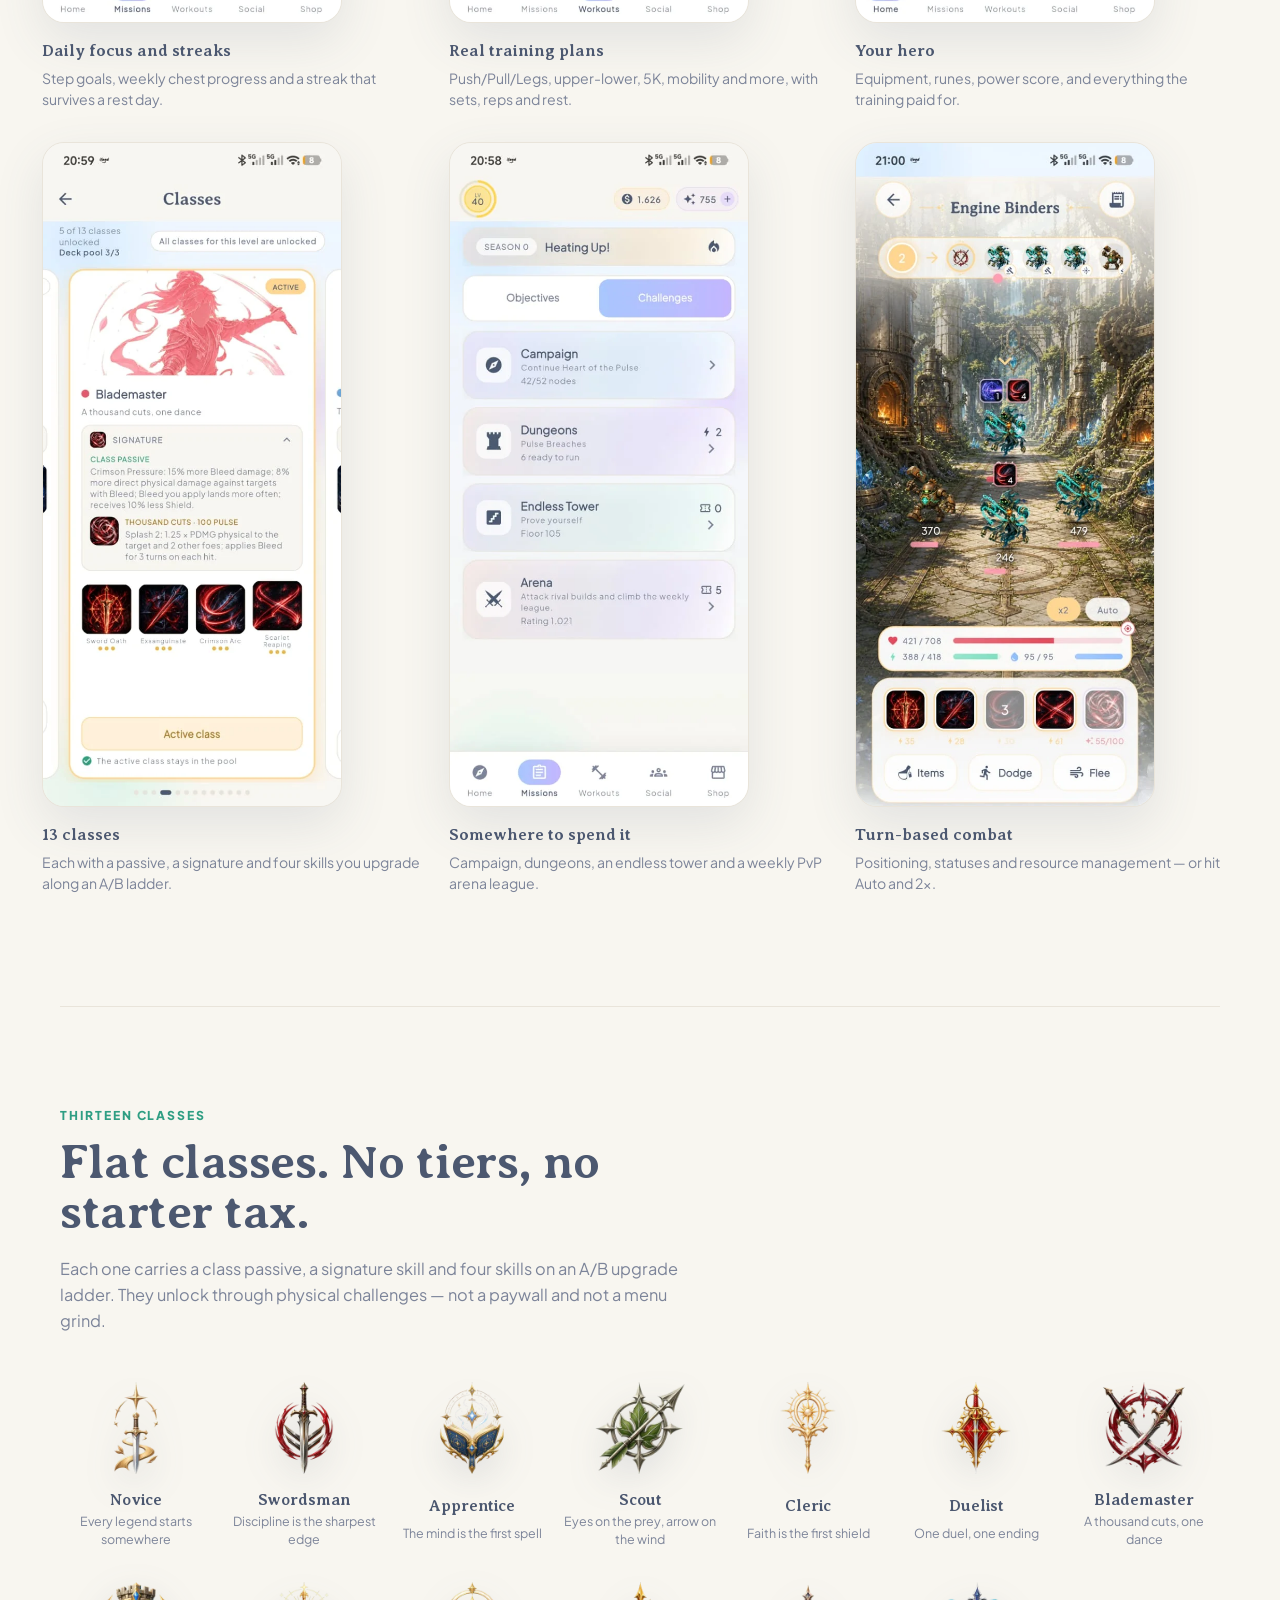
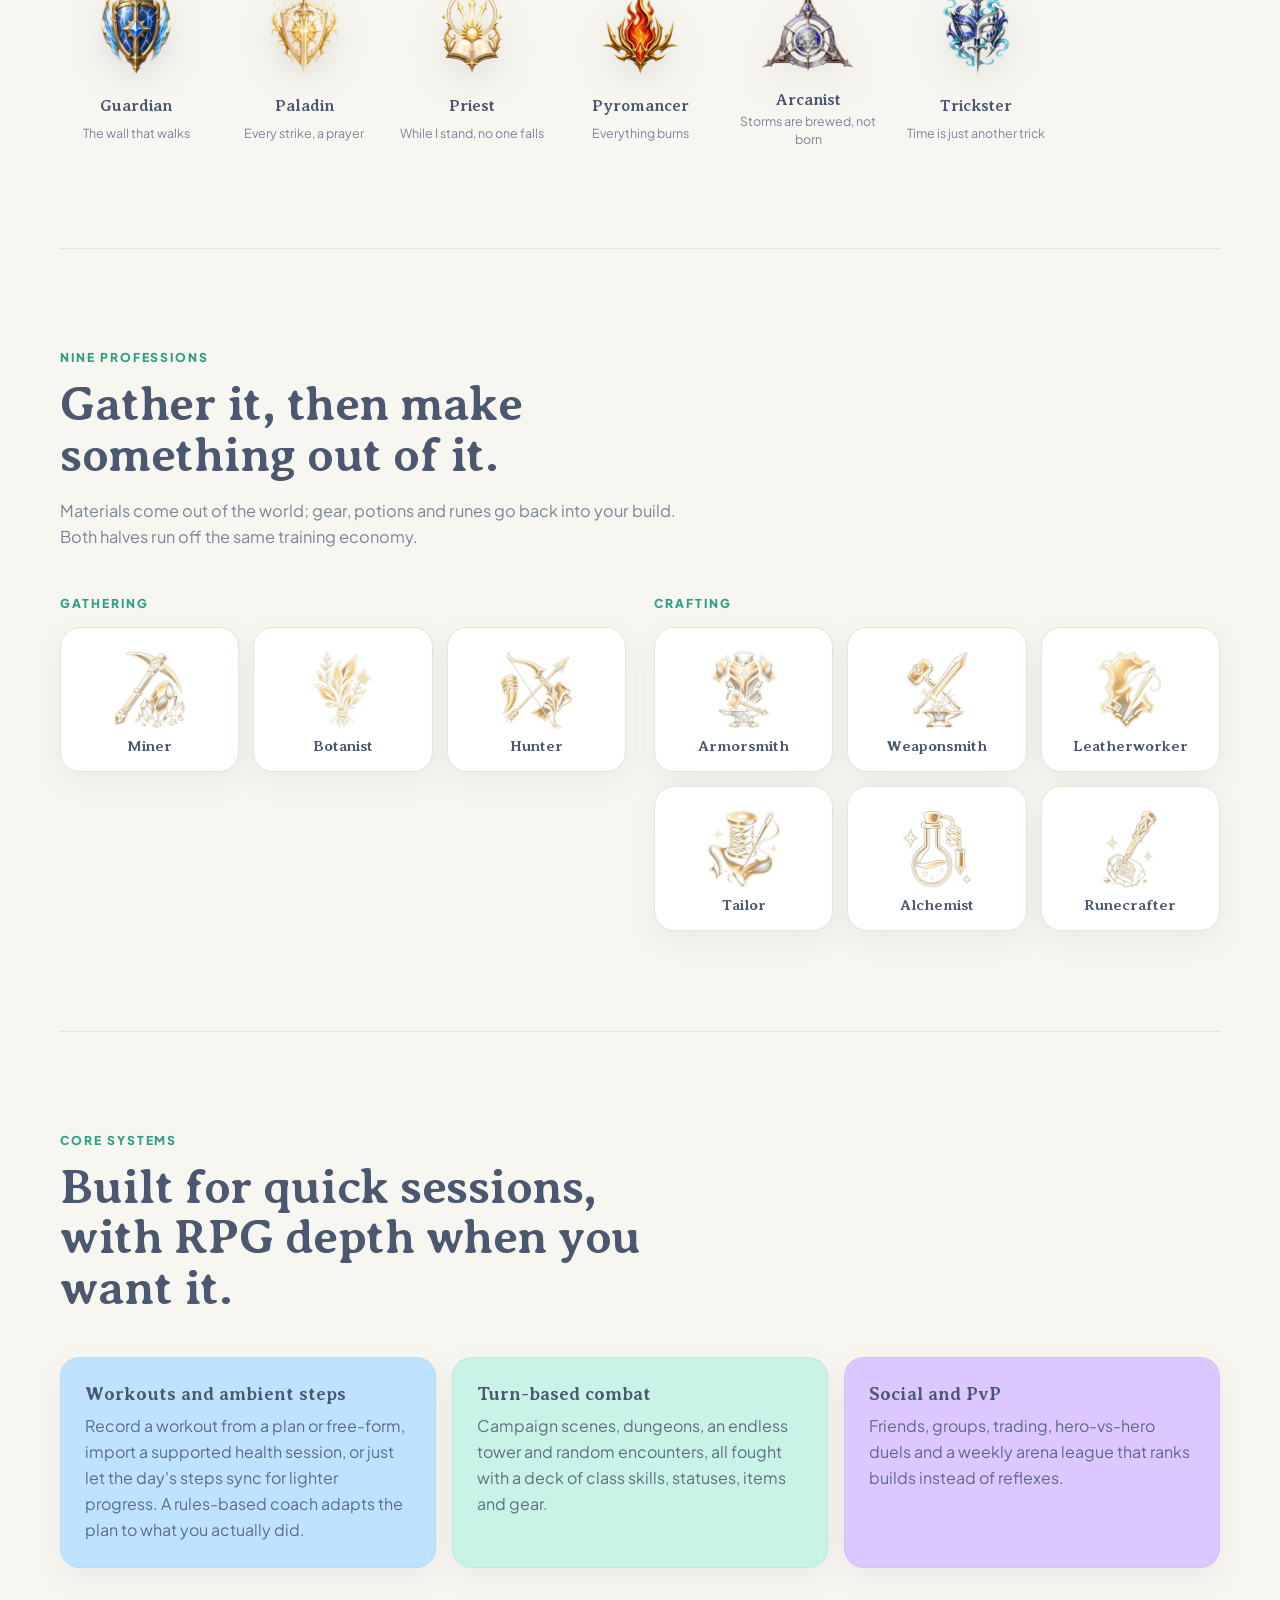
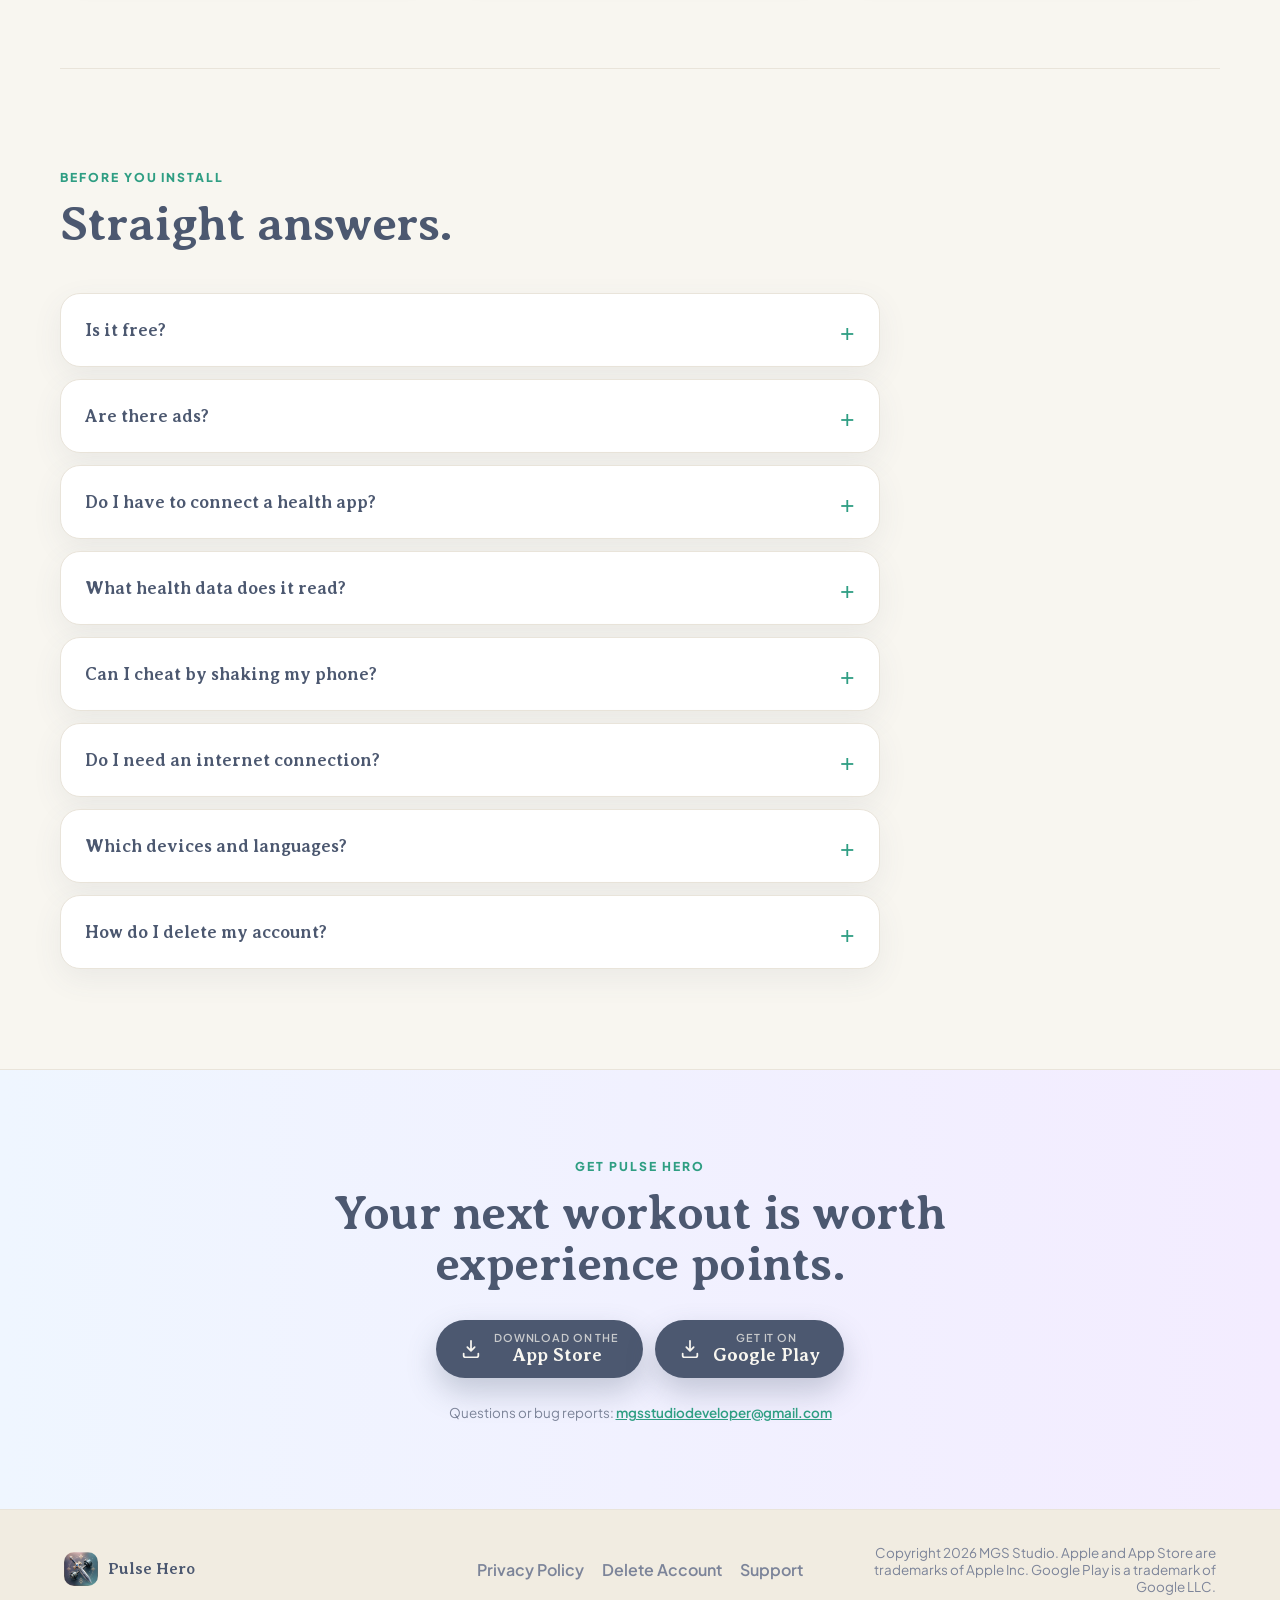
==== commit c2c87446: "artes" ====
--- a/index.html
+++ b/index.html
@@ -139,6 +139,72 @@
       </div>
     </section>
 
+    <section class="section library-section" id="library">
+      <div class="section-heading compact">
+        <p class="eyebrow">The library</p>
+        <h2>106 exercises, every one illustrated.</h2>
+        <p class="section-lede">Strength, cardio, conditioning, mobility, mind-body and sport, each tagged by muscle group and equipment &mdash; so a plan knows what it is actually asking of you.</p>
+      </div>
+      <!-- Two identical tracks scrolling as one: the second is the seam filler,
+           so it is hidden from assistive tech. -->
+      <div class="marquee" role="img" aria-label="Illustrations from the Pulse Hero exercise library: squats, push-ups, pull-ups, running, swimming, cycling, yoga and more.">
+        <div class="marquee-track">
+          <ul class="marquee-row">
+            <li><img src="/assets/art/exercises/squat.webp" alt="Squat" width="200" height="300" loading="lazy" decoding="async"></li>
+            <li><img src="/assets/art/exercises/pushup.webp" alt="Push-up" width="200" height="300" loading="lazy" decoding="async"></li>
+            <li><img src="/assets/art/exercises/pullup.webp" alt="Pull-up" width="200" height="300" loading="lazy" decoding="async"></li>
+            <li><img src="/assets/art/exercises/bench-press.webp" alt="Bench press" width="200" height="300" loading="lazy" decoding="async"></li>
+            <li><img src="/assets/art/exercises/romanian-deadlift.webp" alt="Romanian deadlift" width="200" height="300" loading="lazy" decoding="async"></li>
+            <li><img src="/assets/art/exercises/overhead-press.webp" alt="Overhead press" width="200" height="300" loading="lazy" decoding="async"></li>
+            <li><img src="/assets/art/exercises/lunge.webp" alt="Lunge" width="200" height="300" loading="lazy" decoding="async"></li>
+            <li><img src="/assets/art/exercises/plank.webp" alt="Plank" width="200" height="300" loading="lazy" decoding="async"></li>
+            <li><img src="/assets/art/exercises/dips.webp" alt="Dips" width="200" height="300" loading="lazy" decoding="async"></li>
+            <li><img src="/assets/art/exercises/jump-rope.webp" alt="Jump rope" width="200" height="300" loading="lazy" decoding="async"></li>
+            <li><img src="/assets/art/exercises/free-run.webp" alt="Free run" width="200" height="300" loading="lazy" decoding="async"></li>
+            <li><img src="/assets/art/exercises/long-run.webp" alt="Long run" width="200" height="300" loading="lazy" decoding="async"></li>
+            <li><img src="/assets/art/exercises/swim.webp" alt="Swim" width="200" height="300" loading="lazy" decoding="async"></li>
+            <li><img src="/assets/art/exercises/indoor-cycle.webp" alt="Indoor cycle" width="200" height="300" loading="lazy" decoding="async"></li>
+            <li><img src="/assets/art/exercises/rowing.webp" alt="Rowing" width="200" height="300" loading="lazy" decoding="async"></li>
+            <li><img src="/assets/art/exercises/hike.webp" alt="Hike" width="200" height="300" loading="lazy" decoding="async"></li>
+            <li><img src="/assets/art/exercises/brisk-walk.webp" alt="Brisk walk" width="200" height="300" loading="lazy" decoding="async"></li>
+            <li><img src="/assets/art/exercises/yoga-flow.webp" alt="Yoga flow" width="200" height="300" loading="lazy" decoding="async"></li>
+            <li><img src="/assets/art/exercises/mobility-flow.webp" alt="Mobility flow" width="200" height="300" loading="lazy" decoding="async"></li>
+            <li><img src="/assets/art/exercises/dance.webp" alt="Dance" width="200" height="300" loading="lazy" decoding="async"></li>
+            <li><img src="/assets/art/exercises/basketball.webp" alt="Basketball" width="200" height="300" loading="lazy" decoding="async"></li>
+            <li><img src="/assets/art/exercises/soccer.webp" alt="Soccer" width="200" height="300" loading="lazy" decoding="async"></li>
+            <li><img src="/assets/art/exercises/tennis.webp" alt="Tennis" width="200" height="300" loading="lazy" decoding="async"></li>
+            <li><img src="/assets/art/exercises/climb.webp" alt="Climb" width="200" height="300" loading="lazy" decoding="async"></li>
+          </ul>
+          <ul class="marquee-row" aria-hidden="true">
+            <li><img src="/assets/art/exercises/squat.webp" alt="" width="200" height="300" loading="lazy" decoding="async"></li>
+            <li><img src="/assets/art/exercises/pushup.webp" alt="" width="200" height="300" loading="lazy" decoding="async"></li>
+            <li><img src="/assets/art/exercises/pullup.webp" alt="" width="200" height="300" loading="lazy" decoding="async"></li>
+            <li><img src="/assets/art/exercises/bench-press.webp" alt="" width="200" height="300" loading="lazy" decoding="async"></li>
+            <li><img src="/assets/art/exercises/romanian-deadlift.webp" alt="" width="200" height="300" loading="lazy" decoding="async"></li>
+            <li><img src="/assets/art/exercises/overhead-press.webp" alt="" width="200" height="300" loading="lazy" decoding="async"></li>
+            <li><img src="/assets/art/exercises/lunge.webp" alt="" width="200" height="300" loading="lazy" decoding="async"></li>
+            <li><img src="/assets/art/exercises/plank.webp" alt="" width="200" height="300" loading="lazy" decoding="async"></li>
+            <li><img src="/assets/art/exercises/dips.webp" alt="" width="200" height="300" loading="lazy" decoding="async"></li>
+            <li><img src="/assets/art/exercises/jump-rope.webp" alt="" width="200" height="300" loading="lazy" decoding="async"></li>
+            <li><img src="/assets/art/exercises/free-run.webp" alt="" width="200" height="300" loading="lazy" decoding="async"></li>
+            <li><img src="/assets/art/exercises/long-run.webp" alt="" width="200" height="300" loading="lazy" decoding="async"></li>
+            <li><img src="/assets/art/exercises/swim.webp" alt="" width="200" height="300" loading="lazy" decoding="async"></li>
+            <li><img src="/assets/art/exercises/indoor-cycle.webp" alt="" width="200" height="300" loading="lazy" decoding="async"></li>
+            <li><img src="/assets/art/exercises/rowing.webp" alt="" width="200" height="300" loading="lazy" decoding="async"></li>
+            <li><img src="/assets/art/exercises/hike.webp" alt="" width="200" height="300" loading="lazy" decoding="async"></li>
+            <li><img src="/assets/art/exercises/brisk-walk.webp" alt="" width="200" height="300" loading="lazy" decoding="async"></li>
+            <li><img src="/assets/art/exercises/yoga-flow.webp" alt="" width="200" height="300" loading="lazy" decoding="async"></li>
+            <li><img src="/assets/art/exercises/mobility-flow.webp" alt="" width="200" height="300" loading="lazy" decoding="async"></li>
+            <li><img src="/assets/art/exercises/dance.webp" alt="" width="200" height="300" loading="lazy" decoding="async"></li>
+            <li><img src="/assets/art/exercises/basketball.webp" alt="" width="200" height="300" loading="lazy" decoding="async"></li>
+            <li><img src="/assets/art/exercises/soccer.webp" alt="" width="200" height="300" loading="lazy" decoding="async"></li>
+            <li><img src="/assets/art/exercises/tennis.webp" alt="" width="200" height="300" loading="lazy" decoding="async"></li>
+            <li><img src="/assets/art/exercises/climb.webp" alt="" width="200" height="300" loading="lazy" decoding="async"></li>
+          </ul>
+        </div>
+      </div>
+    </section>
+
     <section class="section shots-section" id="screens">
       <div class="section-heading compact">
         <p class="eyebrow">From the app</p>
@@ -169,6 +235,58 @@
           <img src="/assets/shots/combat.webp" alt="Turn-based battle against three enemies with a health bar, skill deck and item, dodge and flee actions." width="575" height="1280" loading="lazy" decoding="async">
           <figcaption><strong>Turn-based combat</strong>Positioning, statuses and resource management &mdash; or hit Auto and 2x.</figcaption>
         </figure>
+      </div>
+    </section>
+
+    <section class="section classes-section" id="classes">
+      <div class="section-heading compact">
+        <p class="eyebrow">Thirteen classes</p>
+        <h2>Flat classes. No tiers, no starter tax.</h2>
+        <p class="section-lede">Each one carries a class passive, a signature skill and four skills on an A/B upgrade ladder. They unlock through physical challenges &mdash; not a paywall and not a menu grind.</p>
+      </div>
+      <ul class="crests">
+        <li><img src="/assets/art/crests/novice.webp" alt="" width="120" height="120" loading="lazy" decoding="async"><strong>Novice</strong><span>Every legend starts somewhere</span></li>
+        <li><img src="/assets/art/crests/swordsman.webp" alt="" width="120" height="120" loading="lazy" decoding="async"><strong>Swordsman</strong><span>Discipline is the sharpest edge</span></li>
+        <li><img src="/assets/art/crests/apprentice.webp" alt="" width="120" height="120" loading="lazy" decoding="async"><strong>Apprentice</strong><span>The mind is the first spell</span></li>
+        <li><img src="/assets/art/crests/scout.webp" alt="" width="120" height="120" loading="lazy" decoding="async"><strong>Scout</strong><span>Eyes on the prey, arrow on the wind</span></li>
+        <li><img src="/assets/art/crests/cleric.webp" alt="" width="120" height="120" loading="lazy" decoding="async"><strong>Cleric</strong><span>Faith is the first shield</span></li>
+        <li><img src="/assets/art/crests/duelist.webp" alt="" width="120" height="120" loading="lazy" decoding="async"><strong>Duelist</strong><span>One duel, one ending</span></li>
+        <li><img src="/assets/art/crests/blademaster.webp" alt="" width="120" height="120" loading="lazy" decoding="async"><strong>Blademaster</strong><span>A thousand cuts, one dance</span></li>
+        <li><img src="/assets/art/crests/guardian.webp" alt="" width="120" height="120" loading="lazy" decoding="async"><strong>Guardian</strong><span>The wall that walks</span></li>
+        <li><img src="/assets/art/crests/paladin.webp" alt="" width="120" height="120" loading="lazy" decoding="async"><strong>Paladin</strong><span>Every strike, a prayer</span></li>
+        <li><img src="/assets/art/crests/priest.webp" alt="" width="120" height="120" loading="lazy" decoding="async"><strong>Priest</strong><span>While I stand, no one falls</span></li>
+        <li><img src="/assets/art/crests/pyromancer.webp" alt="" width="120" height="120" loading="lazy" decoding="async"><strong>Pyromancer</strong><span>Everything burns</span></li>
+        <li><img src="/assets/art/crests/arcanist.webp" alt="" width="120" height="120" loading="lazy" decoding="async"><strong>Arcanist</strong><span>Storms are brewed, not born</span></li>
+        <li><img src="/assets/art/crests/trickster.webp" alt="" width="120" height="120" loading="lazy" decoding="async"><strong>Trickster</strong><span>Time is just another trick</span></li>
+      </ul>
+    </section>
+
+    <section class="section professions-section" id="professions">
+      <div class="section-heading compact">
+        <p class="eyebrow">Nine professions</p>
+        <h2>Gather it, then make something out of it.</h2>
+        <p class="section-lede">Materials come out of the world; gear, potions and runes go back into your build. Both halves run off the same training economy.</p>
+      </div>
+      <div class="profession-groups">
+        <div class="profession-group">
+          <h3>Gathering</h3>
+          <ul class="professions">
+            <li><img src="/assets/art/professions/miner.webp" alt="" width="84" height="84" loading="lazy" decoding="async"><span>Miner</span></li>
+            <li><img src="/assets/art/professions/botanist.webp" alt="" width="84" height="84" loading="lazy" decoding="async"><span>Botanist</span></li>
+            <li><img src="/assets/art/professions/hunter.webp" alt="" width="84" height="84" loading="lazy" decoding="async"><span>Hunter</span></li>
+          </ul>
+        </div>
+        <div class="profession-group">
+          <h3>Crafting</h3>
+          <ul class="professions">
+            <li><img src="/assets/art/professions/armorsmith.webp" alt="" width="84" height="84" loading="lazy" decoding="async"><span>Armorsmith</span></li>
+            <li><img src="/assets/art/professions/weaponsmith.webp" alt="" width="84" height="84" loading="lazy" decoding="async"><span>Weaponsmith</span></li>
+            <li><img src="/assets/art/professions/leatherworker.webp" alt="" width="84" height="84" loading="lazy" decoding="async"><span>Leatherworker</span></li>
+            <li><img src="/assets/art/professions/tailor.webp" alt="" width="84" height="84" loading="lazy" decoding="async"><span>Tailor</span></li>
+            <li><img src="/assets/art/professions/alchemist.webp" alt="" width="84" height="84" loading="lazy" decoding="async"><span>Alchemist</span></li>
+            <li><img src="/assets/art/professions/runecrafter.webp" alt="" width="84" height="84" loading="lazy" decoding="async"><span>Runecrafter</span></li>
+          </ul>
+        </div>
       </div>
     </section>
 
@@ -185,14 +303,6 @@
         <article class="system-card">
           <h3>Turn-based combat</h3>
           <p>Campaign scenes, dungeons, an endless tower and random encounters, all fought with a deck of class skills, statuses, items and gear.</p>
-        </article>
-        <article class="system-card">
-          <h3>Classes and builds</h3>
-          <p>Thirteen flat classes &mdash; no starter tax, no locked tiers. Unlock them through physical challenges and swap builds whenever your training goals change.</p>
-        </article>
-        <article class="system-card">
-          <h3>Professions and crafting</h3>
-          <p>Mine, forage and hunt for materials, then feed six crafting professions: armorsmith, weaponsmith, leatherworker, tailor, alchemist and runecrafter.</p>
         </article>
         <article class="system-card">
           <h3>Social and PvP</h3>
--- a/assets/styles.css
+++ b/assets/styles.css
@@ -394,6 +394,14 @@
   color: var(--ink);
 }
 
+.section-lede {
+  width: min(620px, 100%);
+  margin: 18px 0 0;
+  font-size: 1.02rem;
+  line-height: 1.6;
+  color: var(--ink-soft);
+}
+
 /* ---------- Trail (how it works) ---------- */
 .trail {
   counter-reset: step;
@@ -515,13 +523,195 @@
   background: var(--pessego);
 }
 
-.system-card:nth-child(5) {
-  background: var(--rosa);
-}
-
 .system-card p {
   color: var(--ink);
   opacity: 0.85;
+}
+
+/* ---------- Exercise marquee ---------- */
+.library-section {
+  border-top: 1px solid var(--hairline);
+}
+
+/* Breaks out of the centred section to run edge to edge. The tinted band is
+   not decoration: the exercise art is pale pastel and disappears on pérola. */
+.marquee {
+  position: relative;
+  margin: 44px calc(50% - 50vw) 0;
+  padding: 26px 0 18px;
+  overflow: hidden;
+  background: linear-gradient(90deg, #eff6ff, #f3ecff);
+  border-top: 1px solid var(--hairline);
+  border-bottom: 1px solid var(--hairline);
+}
+
+/* Fade the figures in and out at the edges. These are gradients rather than a
+   mask on .marquee so the tinted band itself still reaches both edges; the two
+   colours are the band gradient's own endpoints. */
+.marquee::before,
+.marquee::after {
+  content: "";
+  position: absolute;
+  top: 0;
+  bottom: 0;
+  width: clamp(40px, 8vw, 110px);
+  pointer-events: none;
+}
+
+.marquee::before {
+  left: 0;
+  background: linear-gradient(90deg, #eff6ff, rgba(239, 246, 255, 0));
+}
+
+.marquee::after {
+  right: 0;
+  background: linear-gradient(270deg, #f3ecff, rgba(243, 236, 255, 0));
+}
+
+/* Two identical rows sit side by side and the pair slides exactly half its
+   own width, so the loop has no visible seam. */
+.marquee-track {
+  display: flex;
+  width: max-content;
+  animation: marquee-slide 64s linear infinite;
+}
+
+.marquee:hover .marquee-track,
+.marquee:focus-within .marquee-track {
+  animation-play-state: paused;
+}
+
+.marquee-row {
+  display: flex;
+  align-items: flex-end;
+  gap: 8px;
+  margin: 0;
+  padding: 0 4px;
+  list-style: none;
+}
+
+.marquee-row img {
+  display: block;
+  width: auto;
+  height: 190px;
+  filter: saturate(1.2);
+}
+
+@keyframes marquee-slide {
+  from {
+    transform: translateX(0);
+  }
+  to {
+    transform: translateX(-50%);
+  }
+}
+
+/* ---------- Class crests ---------- */
+.classes-section {
+  border-top: 1px solid var(--hairline);
+}
+
+.crests {
+  display: grid;
+  grid-template-columns: repeat(auto-fill, minmax(148px, 1fr));
+  gap: 30px 16px;
+  margin: 0;
+  padding: 0;
+  list-style: none;
+}
+
+.crests li {
+  display: grid;
+  justify-items: center;
+  gap: 3px;
+  text-align: center;
+}
+
+.crests img {
+  width: 100px;
+  height: 100px;
+  margin-bottom: 10px;
+  object-fit: contain;
+  filter: drop-shadow(0 12px 18px rgba(76, 88, 112, 0.16));
+  transition: transform 220ms ease;
+}
+
+.crests li:hover img {
+  transform: translateY(-6px) scale(1.06);
+}
+
+.crests strong {
+  font-family: var(--serif);
+  font-weight: 700;
+  font-size: 1rem;
+  color: var(--ink);
+}
+
+.crests span {
+  font-size: 0.78rem;
+  line-height: 1.4;
+  color: var(--ink-soft);
+}
+
+/* ---------- Professions ---------- */
+.professions-section {
+  border-top: 1px solid var(--hairline);
+}
+
+.profession-groups {
+  display: grid;
+  grid-template-columns: repeat(2, minmax(0, 1fr));
+  gap: 28px;
+  align-items: start;
+}
+
+.profession-group h3 {
+  margin: 0 0 16px;
+  font-size: 0.76rem;
+  font-weight: 800;
+  letter-spacing: 0.16em;
+  text-transform: uppercase;
+  color: var(--mint-deep);
+}
+
+.professions {
+  display: grid;
+  grid-template-columns: repeat(3, minmax(0, 1fr));
+  gap: 14px;
+  margin: 0;
+  padding: 0;
+  list-style: none;
+}
+
+.professions li {
+  display: grid;
+  justify-items: center;
+  gap: 6px;
+  padding: 20px 10px 16px;
+  text-align: center;
+  border-radius: var(--radius);
+  background: var(--surface);
+  border: 1px solid var(--hairline);
+  box-shadow: var(--shadow-soft);
+  transition: transform 180ms ease, box-shadow 180ms ease;
+}
+
+.professions li:hover {
+  transform: translateY(-4px);
+  box-shadow: var(--shadow);
+}
+
+.professions img {
+  width: 84px;
+  height: 84px;
+  object-fit: contain;
+}
+
+.professions span {
+  font-family: var(--serif);
+  font-weight: 700;
+  font-size: 0.94rem;
+  color: var(--ink);
 }
 
 /* ---------- Screenshots ---------- */
@@ -849,6 +1039,14 @@
     grid-template-columns: repeat(2, minmax(0, 1fr));
   }
 
+  .profession-groups {
+    grid-template-columns: 1fr;
+  }
+
+  .marquee-row img {
+    height: 150px;
+  }
+
   .fine-print {
     text-align: left;
   }
@@ -887,6 +1085,31 @@
 
   .system-card {
     min-height: 0;
+  }
+
+  /* Thirteen crests two-up is seven rows of scrolling. Three-up fits, but only
+     once the essence lines come out — they wrap to four lines at this width. */
+  .crests {
+    grid-template-columns: repeat(3, minmax(0, 1fr));
+    gap: 22px 10px;
+  }
+
+  .crests img {
+    width: 74px;
+    height: 74px;
+    margin-bottom: 6px;
+  }
+
+  .crests strong {
+    font-size: 0.9rem;
+  }
+
+  .crests span {
+    display: none;
+  }
+
+  .professions {
+    grid-template-columns: repeat(2, minmax(0, 1fr));
   }
 
   .legal-shell {
@@ -904,5 +1127,6 @@
   *::after {
     scroll-behavior: auto !important;
     transition: none !important;
-  }
-}
+    animation: none !important;
+  }
+}
